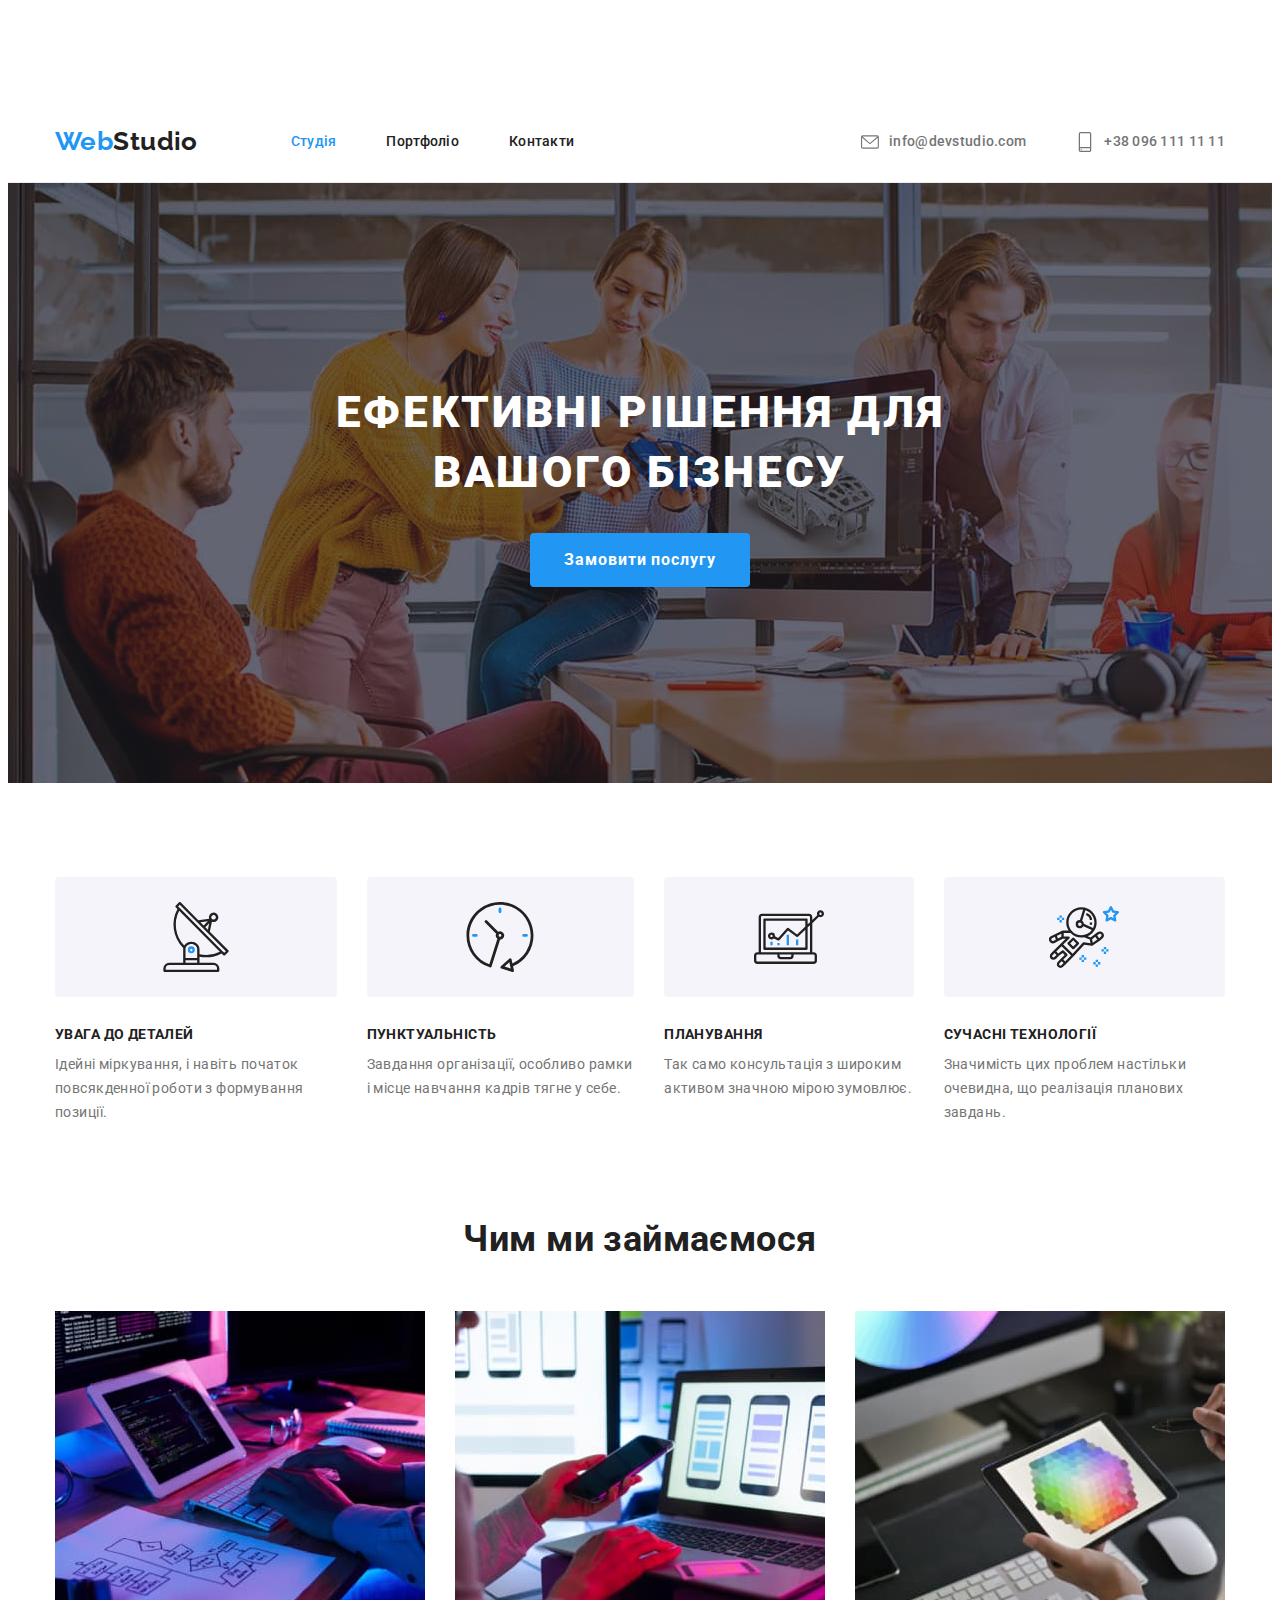
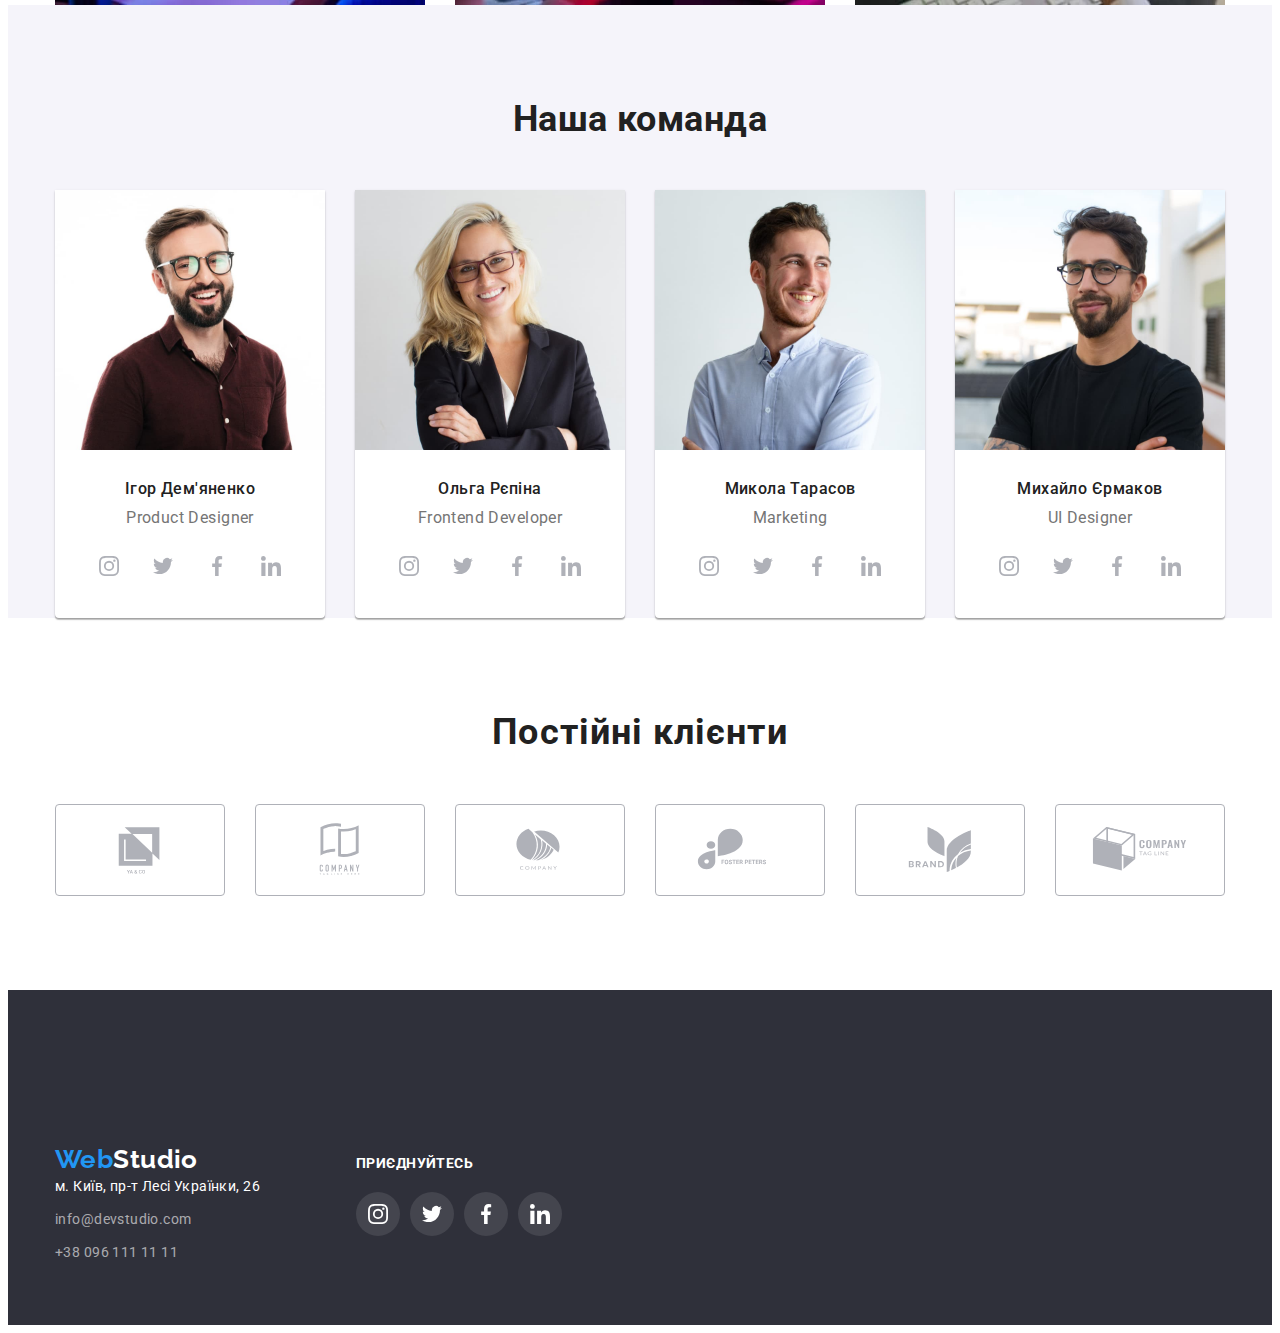
==== index.html @ cb7f79df "Create index.html" ====
<!DOCTYPE html>
<html lang="uk">
  <head>
    <meta charset="UTF-8" />
    <meta http-equiv="X-UA-Compatible" content="IE=edge" />
    <meta name="viewport" content="width=device-width, initial-scale=1.0" />
    <title>WebStudio</title>
    <link
      href="https://fonts.googleapis.com/css2?family=Raleway:wght@700&family=Roboto:wght@400;500;700;900&display=swap"
      rel="stylesheet"
    />
    <link
      rel="stylesheet"
      href="https://cdnjs.cloudflare.com/ajax/libs/modern-normalize/1.1.0/modern-normalize.min.css"
      integrity="sha512-wpPYUAdjBVSE4KJnH1VR1HeZfpl1ub8YT/NKx4PuQ5NmX2tKuGu6U/JRp5y+Y8XG2tV+wKQpNHVUX03MfMFn9Q=="
      crossorigin="anonymous"
      referrerpolicy="no-referrer"
    />
    <link rel="stylesheet" href="./css/styles.css" />
  </head>
  <body>
    <!--Header-->
    <header class="page-header">
      <div class="container header-nav">
        <nav class="main-nav">
          <a href="/" class="logotype">Web<span class="accent">Studio</span></a>
          <ul class="site-nav list">
            <li class="item">
              <a href="./index.html" class="link current">Студія</a>
            </li>
            <li class="item">
              <a href="./portfolio.html" class="link">Портфоліо</a>
            </li>
            <li class="item">
              <a href="" class="link">Контакти</a>
            </li>
          </ul>
        </nav>

        <!--Mail+tel-->
        <ul class="auth-nav list">
          <li class="item">
            <a href="mailto:info@devstudio.com" class="mail">
              <svg class="mail-svg" height="12" width="16">
                <use href="./images/icons.svg#envelope"></use></svg
              >info@devstudio.com
            </a>
          </li>
          <li class="item">
            <a href="tel:+380961111111" class="tel">
              <svg class="tel-svg" height="16" width="10">
                <use href="./images/icons.svg#smartphone"></use></svg
              >+38 096 111 11 11
            </a>
          </li>
        </ul>
      </div>
    </header>
    <main>
      <!--Hero-->
      <section class="hero">
        <h1 class="hero-title">ЕФЕКТИВНІ РІШЕННЯ ДЛЯ ВАШОГО БІЗНЕСУ</h1>
        <button type="button" class="button">Замовити послугу</button>
      </section>

      <!--Specifics-->
      <section class="specifics">
        <div class="container">
          <h2 hidden>Specifics</h2>
          <ul class="feature list">
            <li class="item icon-antenna">
              <h3 class="title">УВАГА ДО ДЕТАЛЕЙ</h3>
              <p class="post">
                Ідейні міркування, і навіть початок повсякденної роботи з
                формування позиції.
              </p>
            </li>
            <li class="item icon-clock">
              <h3 class="title">ПУНКТУАЛЬНІСТЬ</h3>
              <p class="post">
                Завдання організації, особливо рамки і місце навчання кадрів
                тягне у себе.
              </p>
            </li>
            <li class="item icon-diagram">
              <h3 class="title">ПЛАНУВАННЯ</h3>
              <p class="post">
                Так само консультація з широким активом значною мірою зумовлює.
              </p>
            </li>
            <li class="item icon-astronaut">
              <h3 class="title">СУЧАСНІ ТЕХНОЛОГІЇ</h3>
              <p class="post">
                Значимість цих проблем настільки очевидна, що реалізація
                планових завдань.
              </p>
            </li>
          </ul>
        </div>
      </section>

      <!--What do we do-->
      <section class="main-box">
        <div class="container">
          <h2 class="section-title">Чим ми займаємося</h2>
          <ul class="box-list list">
            <li>
              <img
                class="image"
                src="./images/box/img1.jpg"
                alt="img1"
                width="370"
                height="294"
              />
            </li>
            <li>
              <img
                class="image"
                src="./images/box/img2.jpg"
                alt="img2"
                width="370"
                height="294"
              />
            </li>
            <li>
              <img
                class="image"
                src="./images/box/img3.jpg"
                alt="img3"
                width="370"
                height="294"
              />
            </li>
          </ul>
        </div>
      </section>

      <!--Our team-->
      <section class="team">
        <div class="container">
          <h2 class="team-title">Наша команда</h2>
          <ul class="team-card list">
            <li class="item">
              <img
                class="image"
                src="./images/our_team/our_team_img1.jpg"
                alt="Product Designer"
                width="270"
                height="260"
              />
              <div class="teamcard-social">
                <h3 class="title">Ігор Дем'яненко</h3>
                <p class="post">Product Designer</p>
                <div class="team-social">
                  <a href="#" class="ellipse">
                    <svg class="ellipse-svg">
                      <use href="./images/icons.svg#instagram"></use>
                    </svg>
                  </a>
                  <a href="#" class="ellipse">
                    <svg class="ellipse-svg">
                      <use href="./images/icons.svg#twitter"></use>
                    </svg>
                  </a>
                  <a href="#" class="ellipse">
                    <svg class="ellipse-svg">
                      <use href="./images/icons.svg#facebook"></use>
                    </svg>
                  </a>
                  <a href="#" class="ellipse">
                    <svg class="ellipse-svg">
                      <use href="./images/icons.svg#linkedin"></use>
                    </svg>
                  </a>
                </div>
              </div>
            </li>
            <li class="item">
              <img
                class="image"
                src="./images/our_team/our_team_img2.jpg"
                alt="Frontend Developer"
                width="270"
                height="260"
              />
              <div class="teamcard-social">
                <h3 class="title">Ольга Рєпіна</h3>
                <p class="post">Frontend Developer</p>
                <div class="team-social">
                  <a href="#" class="ellipse">
                    <svg class="ellipse-svg">
                      <use href="./images/icons.svg#instagram"></use>
                    </svg>
                  </a>
                  <a href="#" class="ellipse">
                    <svg class="ellipse-svg">
                      <use href="./images/icons.svg#twitter"></use>
                    </svg>
                  </a>
                  <a href="#" class="ellipse">
                    <svg class="ellipse-svg">
                      <use href="./images/icons.svg#facebook"></use>
                    </svg>
                  </a>
                  <a href="#" class="ellipse">
                    <svg class="ellipse-svg">
                      <use href="./images/icons.svg#linkedin"></use>
                    </svg>
                  </a>
                </div>
              </div>
            </li>
            <li class="item">
              <img
                class="image"
                src="./images/our_team/our_team_img3.jpg"
                alt="Marketing"
                width="270"
                height="260"
              />
              <div class="teamcard-social">
                <h3 class="title">Микола Тарасов</h3>
                <p class="post">Marketing</p>
                <div class="team-social">
                  <a href="#" class="ellipse">
                    <svg class="ellipse-svg">
                      <use href="./images/icons.svg#instagram"></use>
                    </svg>
                  </a>
                  <a href="#" class="ellipse">
                    <svg class="ellipse-svg">
                      <use href="./images/icons.svg#twitter"></use>
                    </svg>
                  </a>
                  <a href="#" class="ellipse">
                    <svg class="ellipse-svg">
                      <use href="./images/icons.svg#facebook"></use>
                    </svg>
                  </a>
                  <a href="#" class="ellipse">
                    <svg class="ellipse-svg">
                      <use href="./images/icons.svg#linkedin"></use>
                    </svg>
                  </a>
                </div>
              </div>
            </li>
            <li class="item">
              <img
                class="image"
                src="./images/our_team/our_team_img4.jpg"
                alt="UI Designer"
                width="270"
                height="260"
              />
              <div class="teamcard-social">
                <h3 class="title">Михайло Єрмаков</h3>
                <p class="post">UI Designer</p>
                <div class="team-social">
                  <a href="#" class="ellipse">
                    <svg class="ellipse-svg">
                      <use href="./images/icons.svg#instagram"></use>
                    </svg>
                  </a>
                  <a href="#" class="ellipse">
                    <svg class="ellipse-svg">
                      <use href="./images/icons.svg#twitter"></use>
                    </svg>
                  </a>
                  <a href="#" class="ellipse">
                    <svg class="ellipse-svg">
                      <use href="./images/icons.svg#facebook"></use>
                    </svg>
                  </a>
                  <a href="#" class="ellipse">
                    <svg class="ellipse-svg">
                      <use href="./images/icons.svg#linkedin"></use>
                    </svg>
                  </a>
                </div>
              </div>
            </li>
          </ul>
        </div>
      </section>

      <!--Client-->
      <section class="client">
        <div class="container">
          <h2 class="client-title">Постійні клієнти</h2>
          <ul class="client-card list">
            <li class="item">
              <a href="#" class="logo">
                <svg class="logo-svg">
                  <use href="./images/icons.svg#Logo1"></use>
                </svg>
              </a>
            </li>
            <li class="item">
              <a href="#" class="logo">
                <svg class="logo-svg">
                  <use href="./images/icons.svg#Logo2"></use>
                </svg>
              </a>
            </li>
            <li class="item">
              <a href="#" class="logo">
                <svg class="logo-svg">
                  <use href="./images/icons.svg#Logo3"></use>
                </svg>
              </a>
            </li>
            <li class="item">
              <a href="#" class="logo">
                <svg class="logo-svg">
                  <use href="./images/icons.svg#Logo4"></use>
                </svg>
              </a>
            </li>
            <li class="item">
              <a href="#" class="logo">
                <svg class="logo-svg">
                  <use href="./images/icons.svg#Logo5"></use>
                </svg>
              </a>
            </li>
            <li class="item">
              <a href="#" class="logo">
                <svg class="logo-svg">
                  <use href="./images/icons.svg#Logo6"></use>
                </svg>
              </a>
            </li>
          </ul>
        </div>
      </section>
    </main>

    <!--Footer-->
    <!--Contact Section-->
    <footer class="footer">
      <div class="container">
        <div class="container-footer">
          <div class="footer-adres">
            <a href="/" class="logotype"
              >Web<span class="studio">Studio</span></a
            >
            <address class="adress-nav">
              <ul class="contact list">
                <li class="item">
                  <a
                    href="https://goo.gl/maps/7zNhKzBeEA4Yudbg6"
                    target="_blank"
                    rel="noopener noreferrer nofollow"
                    class="adres"
                    >м. Київ, пр-т Лесі Українки, 26
                  </a>
                </li>
                <li class="item">
                  <a href="mailto:info@devstudio.com" class="link"
                    >info@devstudio.com</a
                  >
                </li>
                <li class="item">
                  <a href="tel:+380961111111" class="link">+38 096 111 11 11</a>
                </li>
              </ul>
            </address>
          </div>

          <!--Social link-->
          <div class="footer-social">
            <p class="social-title">приєднуйтесь</p>
            <ul class="social list">
              <li class="item">
                <a href="#" class="ellips">
                  <svg class="ellips-svg">
                    <use href="./images/icons.svg#instagram"></use>
                  </svg>
                </a>
              </li>
              <li class="item">
                <a href="#" class="ellips">
                  <svg class="ellips-svg">
                    <use href="./images/icons.svg#twitter"></use>
                  </svg>
                </a>
              </li>
              <li class="item">
                <a href="#" class="ellips">
                  <svg class="ellips-svg">
                    <use href="./images/icons.svg#facebook"></use>
                  </svg>
                </a>
              </li>
              <li class="item">
                <a href="#" class="ellips">
                  <svg class="ellips-svg">
                    <use href="./images/icons.svg#linkedin"></use>
                  </svg>
                </a>
              </li>
            </ul>
          </div>
        </div>
      </div>
    </footer>
  </body>
</html>
---- css/styles.css ----
/*Колір основного тексту #212121*/
/*Вторинний колір тексту #757575*/
/*Акцент #2196F3*/
/*HEDER and FOOTER #2F303A*/
/*Tel, mailto rgba(255, 255, 255, 0.6);*/
/*Основне тло background: ##FFFFFF*/
/*Додатковий колір кнопок #F5F4FA*/
/*Утиліта для скидання точок ненумерованого списку*/

:root {
    --text-color: #ffffff;
    --primary-text-color: #212121;
    --secondary-text-color: #757575;
    --accent-color: #2196f3;
    --primary-button-color: #f5f4fa;
    --background-color: #f5f4fa;
    --primary-background-color: #ffffff;
    --secondary-background-color: #2f303a;
    --border-color: #eeeeee;
}

html {
    box-sizing: border-box;
}

*,
*::before,
*::after {
    box-sizing: inherit;
}

h1,
h2,
h3,
h4,
h5,
h6,
ul,
p {
    margin: 0;
}

ul {
    padding-left: 0;
}

body {
    color: var(--primary-text-color);
    background-color: var(--primary-background-color);
    font-family: Roboto, sans-serif;
    font-size: 14px;
    letter-spacing: 0.03em;
}

.list {
    list-style: none;
    margin-top: 0;
    margin-bottom: auto;
}

/*Відмінюємо підкреслення для тегів*/
a,
adress {
    text-decoration: none;
}

/*Стиль logotype*/
.logotype {
    color: var(--accent-color);
    font-family: Raleway, sans-serif;
    font-weight: 700;
    font-size: 26px;
    line-height: 1.2;
    /*margin-left: 215px;*/
}

.accent {
    color: var(--primary-text-color);
    font-family: Raleway, sans-serif;
    font-weight: 700;
    font-size: 26px;
    line-height: 1.2;
}

.studio {
    color: var(--text-color);
    font-family: Raleway, sans-serif;
    font-weight: 700;
    font-size: 26px;
    line-height: 1.2;
}

/*Header*/
.page-header {
    border-bottom: 1px solid #ececec;
}

.header-nav {
    display: flex;
    align-items: center;
}

.main-nav {
    display: flex;
    align-items: center;
    justify-content: center;
}

/* Site nav*/
.site-nav {
    display: flex;
    margin-left: 93px;
}

.site-nav .item {
    margin-right: 50px;
}

.site-nav .item:last-child {
    margin-right: 0px;
}

.site-nav .link {
    display: block;
    padding-top: 32px;
    padding-bottom: 32px;
    color: var(--primary-text-color);
    font-weight: 500;
    line-height: 1.14;
    letter-spacing: 0.02em;
    /*  Задаём значения перехода  */
    transition-property: color;
    transition-duration: 250ms;
    transition-timing-function: cubic-bezier(0.4, 0, 0.2, 1); 
    }

/* При ховере меняем значения анимируемых свойств */
.site-nav .link:hover,
.site-nav .link:focus {
    color: var(--accent-color);
}
.site-nav .link.current {
    color: var(--accent-color);
}
 
/*Mail+tel*/
/*Auth-nav*/

.auth-nav {
    display: flex;
    padding-top: 32px;
    padding-bottom: 32px;
    margin-left: auto;
    align-items: center;
}

.auth-nav .item+.item {
    margin-left: 50px;
}

.auth-nav .mail {
    display: flex;
    height: 16px;
    color: var(--secondary-text-color);
    font-weight: 500;
    line-height: 1.14;
    letter-spacing: 0.02em;
    align-items: center;
    /*  Задаём значения перехода  */
    transition-property: color;
    transition-duration: 250ms;
    transition-timing-function: cubic-bezier(0.4, 0, 0.2, 1);
    }

.auth-nav .tel {
    display: flex;
    height: 16px;
    color: var(--secondary-text-color);
    font-weight: 500;
    line-height: 1.14;
    letter-spacing: 0.02em;
    align-items: center;
    /*  Задаём значения перехода  */
    transition-property: color;
    transition-duration: 250ms;
    transition-timing-function: cubic-bezier(0.4, 0, 0.2, 1);
    }
.mail-svg {
    fill: var(--secondary-text-color);
    margin-right: 10px;
    width: 18px;
    height: 20px;
    padding: 0;
    /*  Задаём значения перехода  */
    transition-property: fill;
    transition-duration: 250ms;
    transition-timing-function: cubic-bezier(0.4, 0, 0.2, 1);
}

.tel-svg {
    margin-right: 10px;
    width: 18px;
    height: 20px;
    padding: 0;
    fill: var(--secondary-text-color);
    /*  Задаём значения перехода  */
    transition-property: color;
    transition-duration: 250ms;
    transition-timing-function: cubic-bezier(0.4, 0, 0.2, 1);
}
.mail:hover,
.mail:focus {
    color: var(--accent-color);
}
.mail:hover svg,
.mail:focus svg {
    fill: var(--accent-color);
}
.tel:hover,
.tel:focus {
    color: var(--accent-color);
}
.tel:hover svg,
.tel:focus svg {
    fill: var(--accent-color);
}


/*Hero*/
.hero {
    height: 600px;
    max-width: 1600px;
    margin-left: auto;
    margin-right: auto;
    padding-top: 200px;
    padding-bottom: 200px;
    text-align: center;
    background-image: linear-gradient(to right, rgba(47, 48, 58, 0.4), rgba(47, 48, 58, 0.4)),
        url(../images/hero/hero.png);
    background-color: #c4c4c4;
}

.hero-title {
    margin-top: 0;
    margin-bottom: 30px;
    margin-left: auto;
    margin-right: auto;
    width: 696px;

    color: var(--text-color);
    font-weight: 900;
    font-size: 44px;
    line-height: 1.36;
    text-transform: uppercase;
    letter-spacing: 0.06em;
}

/*Specifics*/
.feature {
    display: flex;
    justify-content: center;
}
.feature .item {
    margin-right: 30px;
}
.feature .item::before {
    display: flex;
    content: '';
    height: 120px;
    border-radius: 4px;
    background-repeat: no-repeat;
    background-position: center;
    background-color: var(--primary-button-color);
    margin-bottom: 30px;
}
.item.icon-antenna::before {
    background-image: url(../images/feature/antenna.svg);
}
.item.icon-clock::before {
    background-image: url(../images/feature/clock.svg);
}
.item.icon-diagram::before {
    background-image: url(../images/feature/diagram.svg);
}
.item.icon-astronaut::before {
    background-image: url(../images/feature/astronaut.svg);
}
.feature .item:last-child {
    margin-right: 0px;
}
.feature .title {
    margin-top: 0;
    margin-bottom: 10px;

    color: var(--primary-text-color);
    font-weight: 700;
    line-height: 1.14;
    font-size: 14px;
    text-transform: uppercase;
}

.feature .post {
    margin-top: 0;
    margin-bottom: 0;

    color: var(--secondary-text-color);
    font-weight: 400;
    line-height: 1.71;
}

/*What do we do*/
.main-box {
    /* margin-bottom: 94px; */
    padding-top: 0;
}

.box-list {
    display: flex;
    justify-content: space-between;
}

.section-title {
    margin-bottom: 50px;
    color: var(--primary-text-color);
    font-weight: 700;
    font-size: 36px;
    line-height: 1.16;
    text-align: center;
}

.image {
    display: block;
    max-width: 100%;
    height: auto;
}

/*Our team*/
.team {
    background-color: var(--background-color);
}
.team-card {
    display: flex;
    justify-content: space-between;
}
.team-card .item {
    background-color: var(--primary-background-color);
    box-shadow: 0px 1px 3px rgba(0, 0, 0, 0.12), 0px 1px 1px rgba(0, 0, 0, 0.14),
        0px 2px 1px rgba(0, 0, 0, 0.2);
    border-radius: 0px 0px 4px 4px;
}
.team-title {
    margin-top: 0;
    margin-bottom: 50px;
    color: var(--primary-text-color);
    font-weight: 700;
    font-size: 36px;
    line-height: 1.16;
    text-align: center;
}
.team-card .title {
    color: var(--primary-text-color);
    font-weight: 500;
    font-size: 16px;
    line-height: 1.18;
    text-align: center;
}
.team-card .post {
    margin-top: 10px;
    margin-bottom: 16px;

    color: var(--secondary-text-color);
    font-weight: 400;
    font-size: 16px;
    line-height: 1.18;
    text-align: center;
}
.teamcard-social {
    padding-top: 30px;
    padding-bottom: 30px;
}
.team-social {
    display: flex;
    justify-content: center;
    gap: 10px;
}
.ellipse {
    display: flex;
    align-items: center;
    justify-content: center;
    height: 44px;
    width: 44px;
    background-color: var(--primary-background-color);
    border-radius: 50%;
    /*  Задаём значения перехода  */
    transition-property: background-color; 
    transition-duration: 250ms;
    transition-timing-function: cubic-bezier(0.4, 0, 0.2, 1);
}
.ellipse-svg {
    height: 20px;
    width: 20px;
    fill: #afb1b8;
    /*  Задаём значения перехода  */
    transition-property: fill;
    transition-duration: 250ms;
    transition-timing-function: cubic-bezier(0.4, 0, 0.2, 1);
}
.ellipse:hover,
.ellipse:focus {
    background-color: var(--accent-color);
}
.ellipse:hover svg,
.ellipse:focus svg {
    fill: var(--primary-background-color);
}

/*Buttons*/
.button {
    color: var(--primary-background-color);
    background-color: var(--accent-color);
    border-color: transparent;
    font-family: 'Roboto';
    font-weight: 700;
    font-size: 16px;
    line-height: 1.875;
    text-align: center;
    letter-spacing: 0.06em;
    border-radius: 4px;
    padding: 10px 32px;
    min-width: 216px;
}

.button.primary {
    color: var(--primary-background-color);
    background-color: var(--accent-color);
    border-color: transparent;
    font-family: 'Roboto';
    font-weight: 500;
    font-size: 16px;
    line-height: 1.625;
    text-align: center;
    min-width: 73px;
    padding: 6px 22px;
    /*  Задаём значения перехода  */
    transition-property: color, background-color, box-shadow; 
    transition-duration: 250ms;
    transition-timing-function: cubic-bezier(0.4, 0, 0.2, 1);
}

.button.secondary {
    color: var(--primary-text-color);
    background-color: var(--primary-button-color);
    border-color: transparent;
    font-family: 'Roboto';
    font-weight: 500;
    font-size: 16px;
    line-height: 1.625;
    text-align: center;
    min-width: 103px;
    padding: 6px 22px;
    /*  Задаём значения перехода  */
    transition-property: color, background-color, box-shadow;
    transition-duration: 250ms;
    transition-timing-function: cubic-bezier(0.4, 0, 0.2, 1);
}

.button:active {
    background-color: #188ce8;
    box-shadow: 0px 3px 1px rgba(0, 0, 0, 0.1), 0px 1px 2px rgba(0, 0, 0, 0.08),
        0px 2px 2px rgba(0, 0, 0, 0.12);
}

.button.primary:hover,
.button.primary:focus {
    color: var(--primary-text-color);
    background-color: var(--primary-button-color);
    box-shadow: 0px 3px 1px rgba(0, 0, 0, 0.1), 0px 1px 2px rgba(0, 0, 0, 0.08),
        0px 2px 2px rgba(0, 0, 0, 0.12);
}

.button.secondary:hover,
.button.secondary:focus {
    color: var(--primary-background-color);
    background-color: var(--accent-color);
    box-shadow: 0px 3px 1px rgba(0, 0, 0, 0.1), 0px 1px 2px rgba(0, 0, 0, 0.08),
        0px 2px 2px rgba(0, 0, 0, 0.12);
}

.filter {
    display: flex;
    justify-content: center;
}

.filter .item {
    margin-right: 8px;
}

.filter .item:last-child {
    margin-right: 0px;
}

/*Portfolio*/
.portfolio {
    padding-top: 94px;
    padding-bottom: 94px;
}

.project {
    display: flex;
    flex-wrap: wrap;
    gap: 30px;
    margin-top: 50px;
}

.group {
    flex-basis: calc((100% - 60px) / 3);
}

.project .link {
    display: block;
    background: #ffffff;
    /*  Задаём значения перехода  */
    transition-property: box-shadow;
    transition-duration: 250ms;
    transition-timing-function: cubic-bezier(0.4, 0, 0.2, 1);
}

.project .link:hover,
.project .link:focus {
    box-shadow: 0px 1px 1px rgba(0, 0, 0, 0.12), 0px 4px 4px rgba(0, 0, 0, 0.06),
        1px 4px 6px rgba(0, 0, 0, 0.16);
}

.project .item {
    padding: 20px 24px;
    border-left: 1px solid var(--border-color);
    border-right: 1px solid var(--border-color);
    border-bottom: 1px solid var(--border-color);
}

.project .title {
    margin-bottom: 4px;

    color: var(--primary-text-color);
    font-weight: 700;
    font-size: 18px;
    line-height: 2;
    letter-spacing: 0.06em;
}

.project .post {
    margin-top: 0;
    margin-bottom: 0;

    color: var(--secondary-text-color);
    font-weight: 400;
    font-size: 16px;
    line-height: 1.88;
}

/*Client*/
.client {
    padding-bottom: 94px;
}
.client-title {
    margin-top: 0;
    margin-bottom: 50px;
    font-weight: 700;
    font-size: 36px;
    line-height: 1.16;
    text-align: center;
    letter-spacing: 0.03em;
    color: #212121;
}
.client-card {
    display: flex;
    justify-content: space-between;
}
.client-card .logo {
    display: flex;
    width: 170px;
    height: 92px;
    border: 1px solid #afb1b8;
    border-radius: 4px;
    align-items: center;
    justify-content: center;
    /*  Задаём значения перехода  */
        transition-property: border;
        transition-duration: 250ms;
        transition-timing-function: cubic-bezier(0.4, 0, 0.2, 1);
    
}
.client-card .logo:hover,
.client-card .logo:focus {
    border-color: #2196f3;
}
.client-card .logo-svg {
    width: 106px;
    height: 60px;
    fill: #afb1b8;
/*  Задаём значения перехода  */
    transition-property: fill;
    transition-duration: 250ms;
    transition-timing-function: cubic-bezier(0.4, 0, 0.2, 1);
    
}
.client-card .logo:hover svg,
.client-card .logo:focus svg {
    fill: #2196f3;
}

/*Footer*/
.footer {
    padding-top: 60px;
    padding-bottom: 60px;
    background-color: var(--secondary-background-color);
}
contact {
    margin-top: 20px;
}
.contact .item {
    margin-bottom: 9px;
}
.contact .item:last-child {
    margin-bottom: 0px;
}
.contact .adres {
    color: var(--text-color);
    font-style: normal;
    font-weight: 400;
    line-height: 1.71;
}
.contact .link {
    color: rgba(255, 255, 255, 0.6);
    font-style: normal;
    font-weight: 400;
    line-height: 1.71;
}

/*Social link*/
.social-title {
    color: var(--primary-background-color);
    margin-bottom: 20px;
    text-transform: uppercase;
    font-weight: 700;
    line-height: 1.14;
    letter-spacing: 0.03em;
}
.social {
    display: flex;
    height: 44px;
    width: 206px;
    justify-content: space-between;
}
.ellips {
    display: flex;
    align-items: center;
    justify-content: center;
    height: 44px;
    width: 44px;
    background-color: rgba(255, 255, 255, 0.1);
    border-radius: 50%;
/*  Задаём значения перехода  */
    transition-property: background-color;
    transition-duration: 250ms;
    transition-timing-function: cubic-bezier(0.4, 0, 0.2, 1);
}
.ellips-svg {
    height: 20px;
    width: 20px;
    fill: var(--primary-background-color);
/*  Задаём значения перехода  */
    transition-property: fill;
    transition-duration: 250ms;
    transition-timing-function: cubic-bezier(0.4, 0, 0.2, 1);
}
.ellips:hover,
.ellips:focus {
    background-color: var(--accent-color);
}
.ellips:hover svg,
.ellips:focus svg {
    fill: var(--primary-background-color);
}

/*Розмітка сторінки*/
.container {
    padding-top: 94px;
    margin-left: auto;
    margin-right: auto;
    padding-left: 15px;
    padding-right: 15px;
    width: 1200px;
}

.container-footer {
    display: flex;
    align-items: baseline;
    width: 507px;
    justify-content: space-between;
}

.container-footer:last-child {
    margin-right: 0px;
}
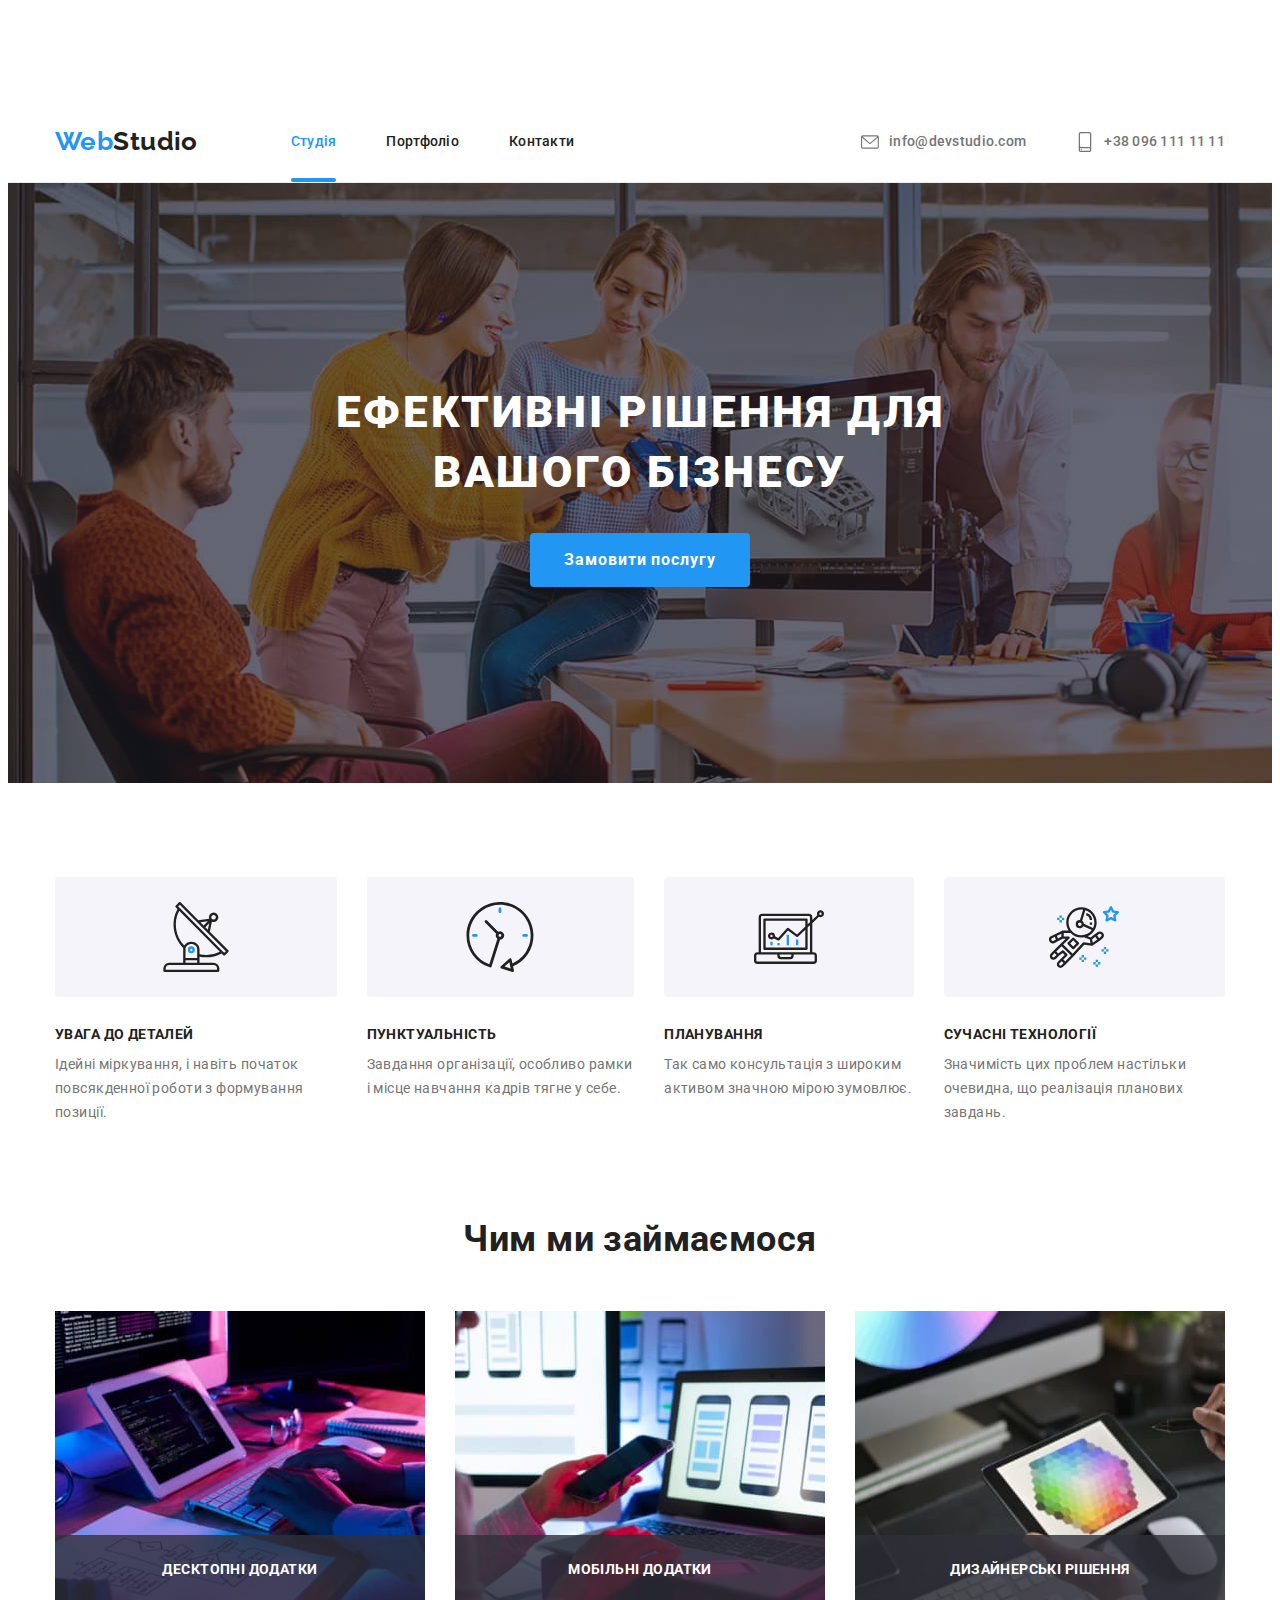
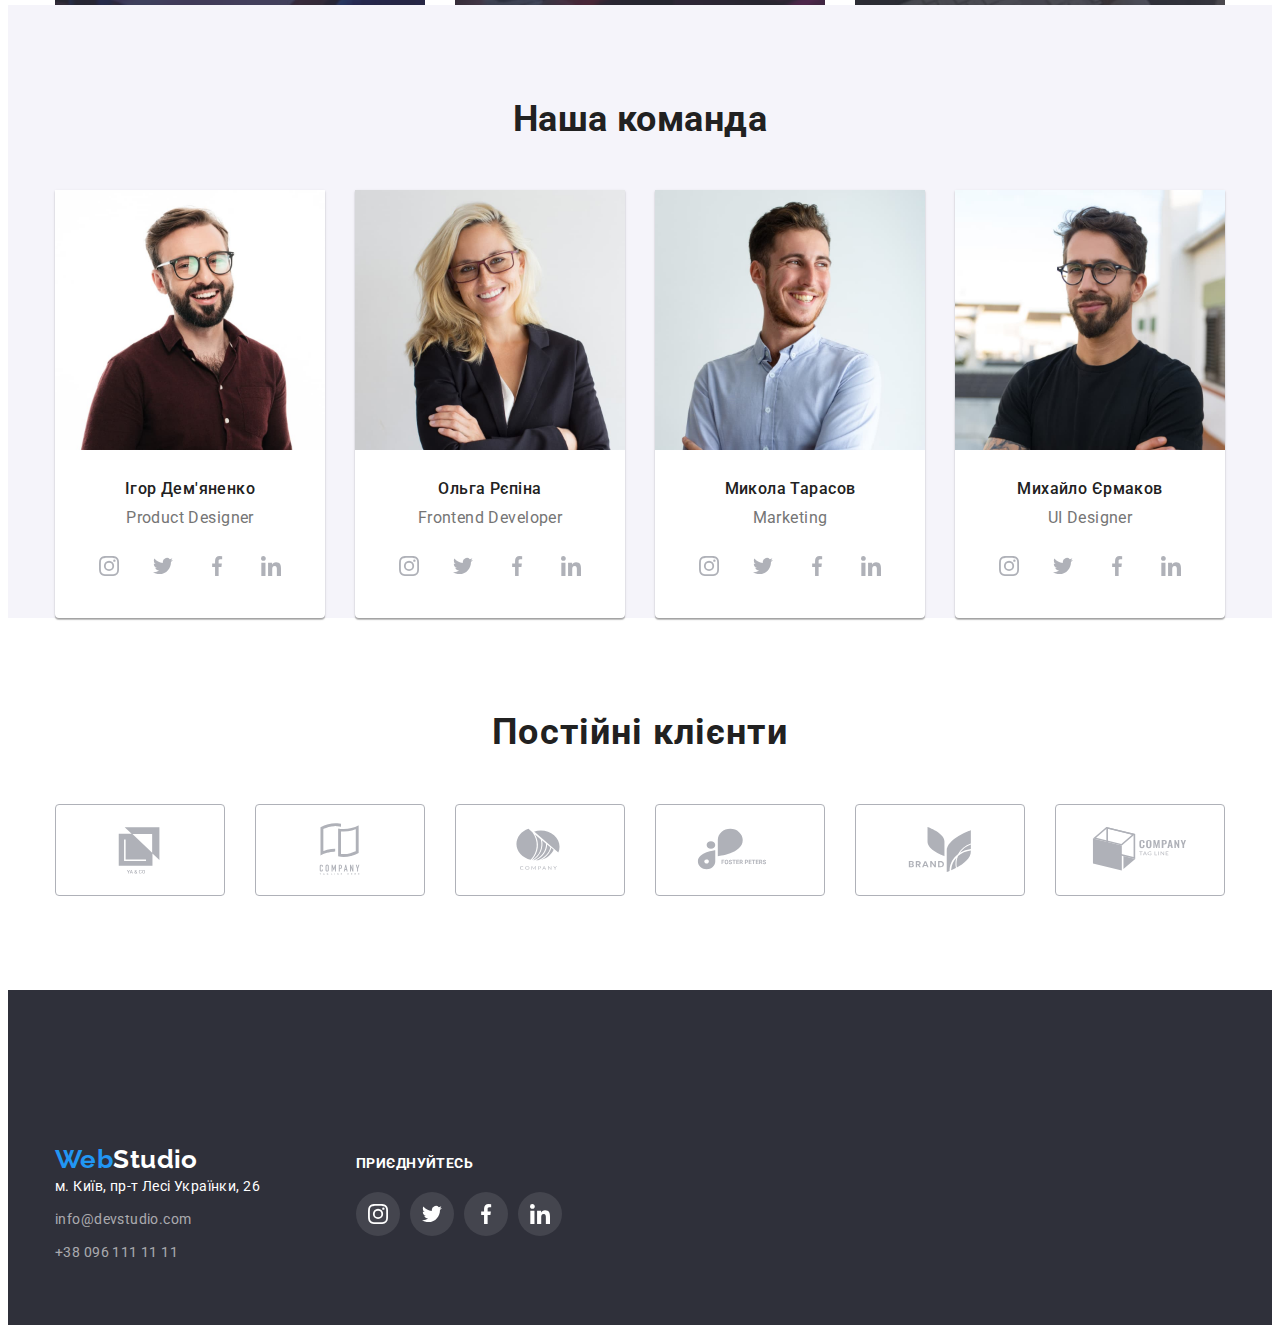
==== commit 55f2ad99: "Update index.html" ====
--- a/index.html
+++ b/index.html
@@ -103,26 +103,37 @@
       <section class="main-box">
         <div class="container">
           <h2 class="section-title">Чим ми займаємося</h2>
-          <ul class="box-list list">
-            <li>
-              <img
-                class="image"
-                src="./images/box/img1.jpg"
-                alt="img1"
-                width="370"
-                height="294"
-              />
-            </li>
-            <li>
-              <img
-                class="image"
-                src="./images/box/img2.jpg"
-                alt="img2"
-                width="370"
-                height="294"
-              />
-            </li>
-            <li>
+          <ul class="box list">
+            <li class="box-list">
+              <div class="box-thumb">
+                <img
+                  class="image"
+                  src="./images/box/img1.jpg"
+                  alt="img1"
+                  width="370"
+                  height="294"
+                />
+              </div>
+              <div class="label">
+                <p class="text-label">Десктопні додатки</p>
+              </div>
+            </li>
+            <li class="box-list">
+              <div class="box-thumb">
+                <img
+                  class="image"
+                  src="./images/box/img2.jpg"
+                  alt="img2"
+                  width="370"
+                  height="294"
+                />
+              </div>
+              <div class="label">
+                <p class="text-label">Мобільні додатки</p>
+              </div>
+            </li>
+            <li class="box-list">
+              <div class="box-thumb"></div>
               <img
                 class="image"
                 src="./images/box/img3.jpg"
@@ -130,6 +141,9 @@
                 width="370"
                 height="294"
               />
+              <div class="label">
+                <p class="text-label">Дизайнерські рішення</p>
+              </div>
             </li>
           </ul>
         </div>
--- a/css/styles.css
+++ b/css/styles.css
@@ -111,17 +111,11 @@
     display: flex;
     margin-left: 93px;
 }
-
 .site-nav .item {
     margin-right: 50px;
 }
-
-.site-nav .item:last-child {
-    margin-right: 0px;
-}
-
 .site-nav .link {
-    display: block;
+    display: block;    
     padding-top: 32px;
     padding-bottom: 32px;
     color: var(--primary-text-color);
@@ -131,15 +125,29 @@
     /*  Задаём значения перехода  */
     transition-property: color;
     transition-duration: 250ms;
-    transition-timing-function: cubic-bezier(0.4, 0, 0.2, 1); 
+    transition-timing-function: cubic-bezier(0.4, 0, 0.2, 1);
     }
+.site-nav .link.current {
+    position: relative;
+    color: var(--accent-color);
+}
+.item .current::after {
+    display: block;
+    position: absolute;
+    bottom: 0;
+    content: "";
+    width: 100%;
+    height: 4px;
+    background-color: var(--accent-color);
+    border-radius: 2px;
+    } 
+.site-nav .item:last-child {
+    margin-right: 0px;
+}
 
 /* При ховере меняем значения анимируемых свойств */
 .site-nav .link:hover,
 .site-nav .link:focus {
-    color: var(--accent-color);
-}
-.site-nav .link.current {
     color: var(--accent-color);
 }
  
@@ -313,12 +321,10 @@
     /* margin-bottom: 94px; */
     padding-top: 0;
 }
-
-.box-list {
+.box {
     display: flex;
     justify-content: space-between;
 }
-
 .section-title {
     margin-bottom: 50px;
     color: var(--primary-text-color);
@@ -327,11 +333,35 @@
     line-height: 1.16;
     text-align: center;
 }
-
 .image {
     display: block;
     max-width: 100%;
     height: auto;
+}
+.box-list {
+    position: relative;
+}
+.box-thumb {
+    position: relative;
+    /*outline: 1px solid orange;*/
+}
+.label {
+    position: absolute;
+    padding: 27px 0;
+    width: 100%;
+    height: 70px;
+    bottom: 0%;
+    /*outline: 1px solid red;*/
+    background: rgba(47, 48, 58, 0.8);        
+}
+.text-label {
+    display:block;      
+    font-weight: 700;
+    font-size: 14px;
+    line-height: 1.14;    
+    text-align: center;
+    text-transform: uppercase;    
+    color: var(--text-color);
 }
 
 /*Our team*/
@@ -501,43 +531,72 @@
 
 /*Portfolio*/
 .portfolio {
-    padding-top: 94px;
     padding-bottom: 94px;
 }
-
 .project {
     display: flex;
     flex-wrap: wrap;
     gap: 30px;
     margin-top: 50px;
 }
-
 .group {
     flex-basis: calc((100% - 60px) / 3);
-}
-
+    position: relative;
+}
 .project .link {
+    display: block;    
+    /*  Задаём значения перехода  */
+    transition-property: box-shadow;
+    transition-duration: 250ms;
+    transition-timing-function: cubic-bezier(0.4, 0, 0.2, 1);
+}
+.thumb {
     display: block;
-    background: #ffffff;
-    /*  Задаём значения перехода  */
-    transition-property: box-shadow;
-    transition-duration: 250ms;
-    transition-timing-function: cubic-bezier(0.4, 0, 0.2, 1);
-}
+    position: relative; 
+    overflow: hidden;   
+}
+.overlay {
+    position: absolute;
+    top: 0;
+    left: 0;
+    /*height: 100%;*/
+    padding: 0 24px;
+    display: flex;
+    align-items: center;
+
+    background-color: rgb(33, 150, 243, 0.9);
+    transform: translateY(100%);
+    transition-duration: 250ms;
+        transition-timing-function: cubic-bezier(0.4, 0, 0.2, 1);
+}
+.thumb::before {
+    position: absolute;
+    content: "";
+    width: 100%;
+    height: 100%;
+    background-color: rgb(33, 150, 243,0.9);
+    opacity: 0;
+    /*transform: translateY(100%);*/         
+    }
+    /*Hover to ::before*/
+.thumb:hover::before {
+    opacity: 1;
+    transform: translateY(0);
+    transition-duration: 250ms;
+    transition-timing-function: cubic-bezier(0.4, 0, 0.2, 1);
+}    
 
 .project .link:hover,
 .project .link:focus {
     box-shadow: 0px 1px 1px rgba(0, 0, 0, 0.12), 0px 4px 4px rgba(0, 0, 0, 0.06),
         1px 4px 6px rgba(0, 0, 0, 0.16);
 }
-
 .project .item {
     padding: 20px 24px;
     border-left: 1px solid var(--border-color);
     border-right: 1px solid var(--border-color);
     border-bottom: 1px solid var(--border-color);
 }
-
 .project .title {
     margin-bottom: 4px;
 
@@ -547,7 +606,6 @@
     line-height: 2;
     letter-spacing: 0.06em;
 }
-
 .project .post {
     margin-top: 0;
     margin-bottom: 0;
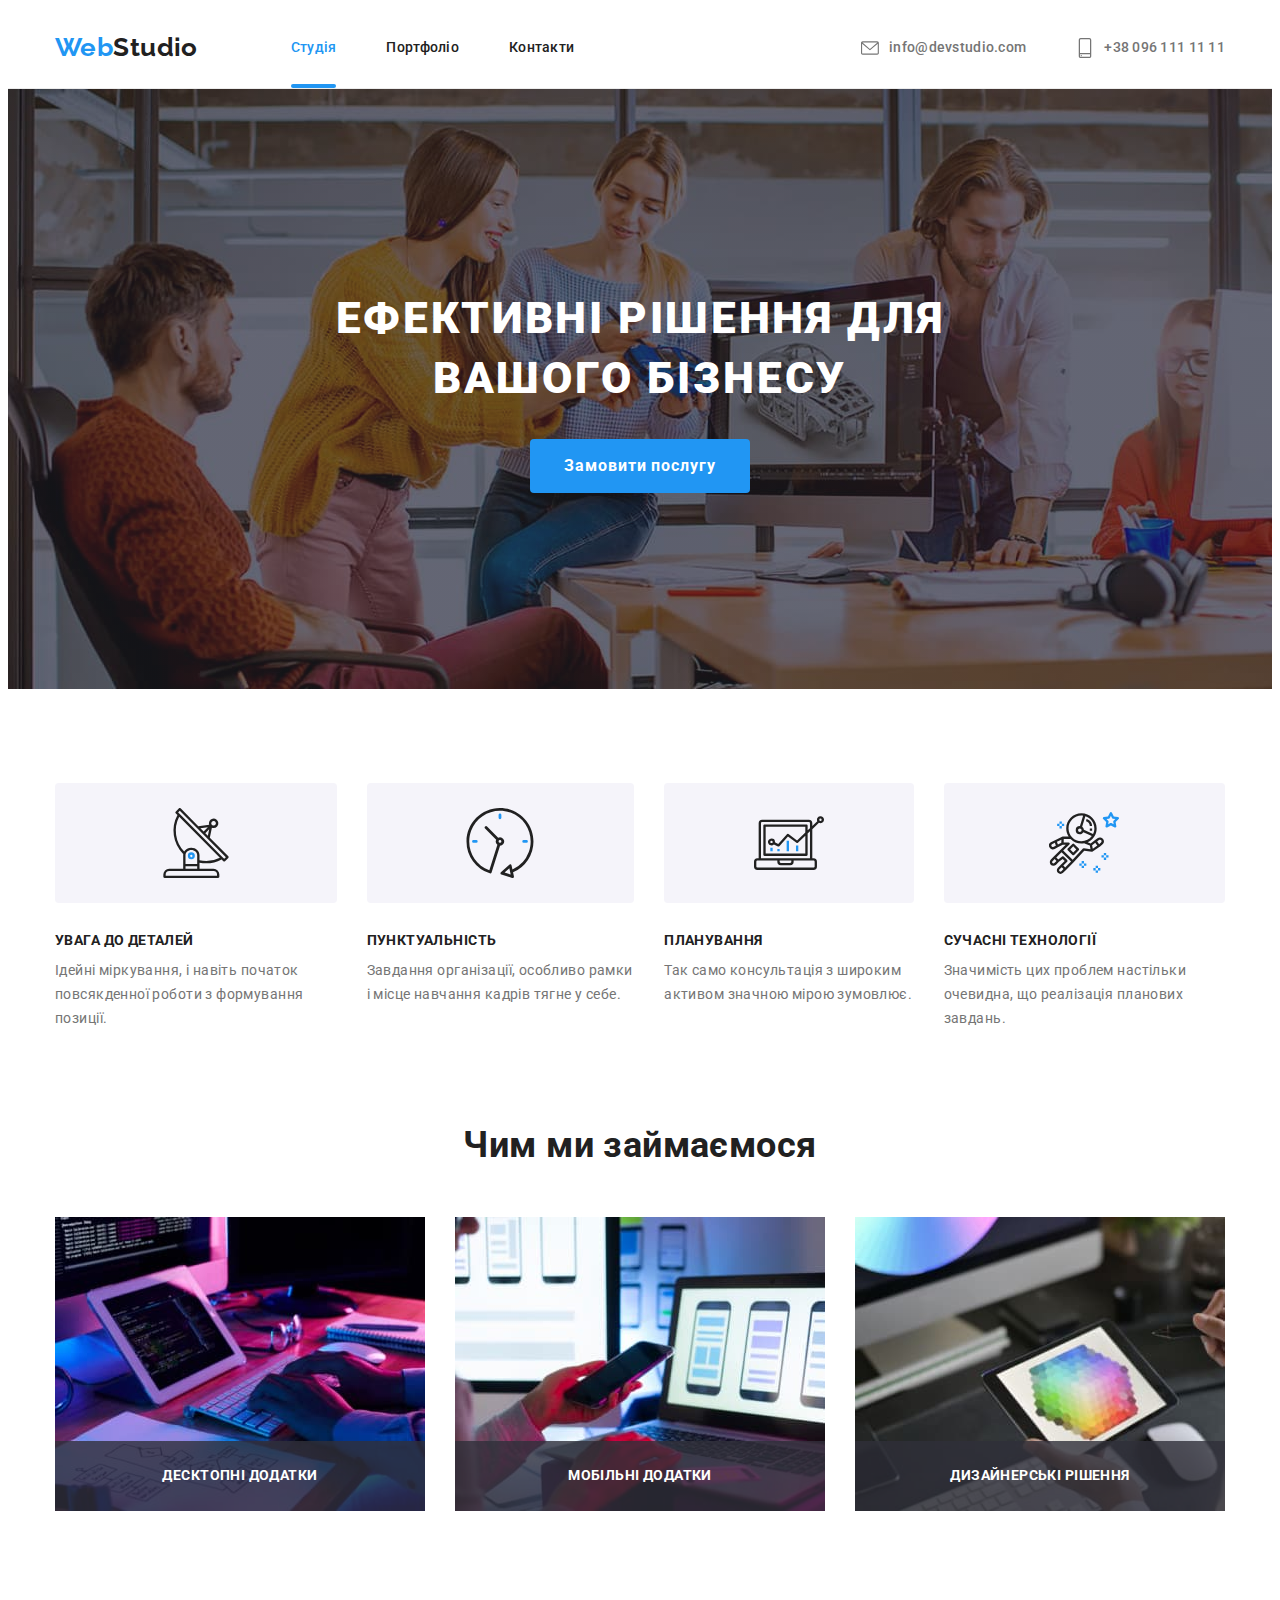
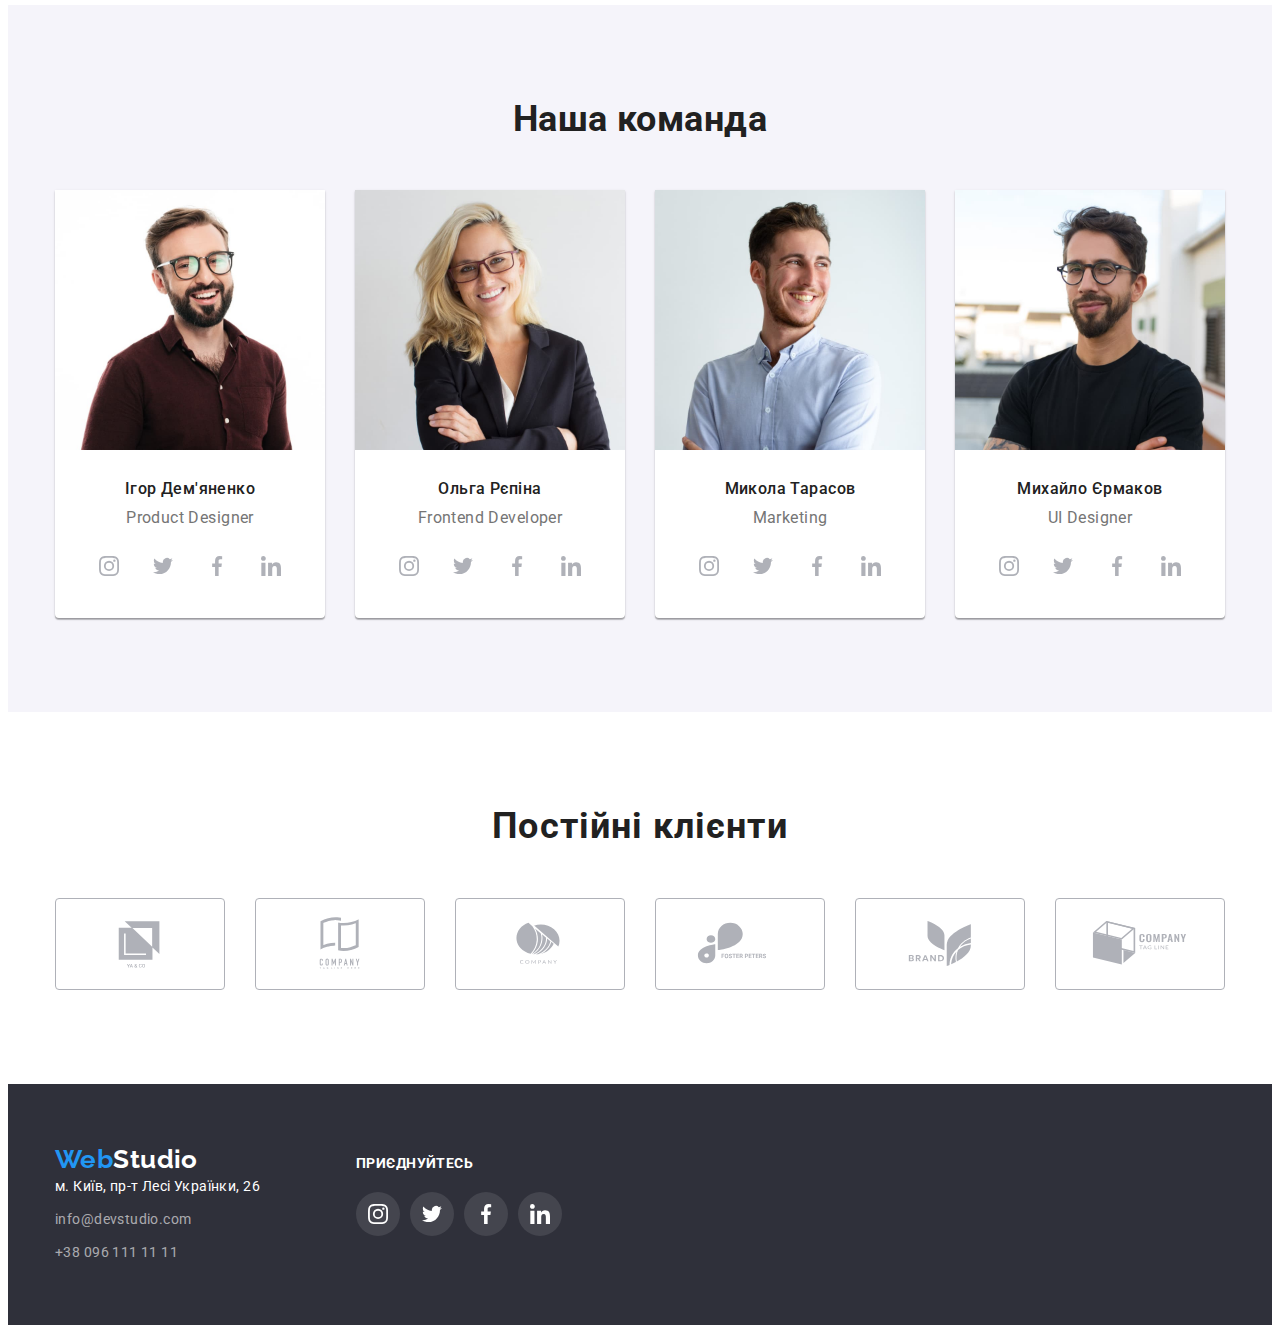
==== commit 3a0b6aa3: "Update index.html" ====
--- a/index.html
+++ b/index.html
@@ -59,12 +59,14 @@
     <main>
       <!--Hero-->
       <section class="hero">
-        <h1 class="hero-title">ЕФЕКТИВНІ РІШЕННЯ ДЛЯ ВАШОГО БІЗНЕСУ</h1>
-        <button type="button" class="button">Замовити послугу</button>
+        <div class="container">
+          <h1 class="hero-title">ЕФЕКТИВНІ РІШЕННЯ ДЛЯ ВАШОГО БІЗНЕСУ</h1>
+          <button type="button" class="button">Замовити послугу</button>
+        </div>
       </section>
 
       <!--Specifics-->
-      <section class="specifics">
+      <section class="section">
         <div class="container">
           <h2 hidden>Specifics</h2>
           <ul class="feature list">
@@ -100,7 +102,7 @@
       </section>
 
       <!--What do we do-->
-      <section class="main-box">
+      <section class="section main-box">
         <div class="container">
           <h2 class="section-title">Чим ми займаємося</h2>
           <ul class="box list">
@@ -150,7 +152,7 @@
       </section>
 
       <!--Our team-->
-      <section class="team">
+      <section class="section team">
         <div class="container">
           <h2 class="team-title">Наша команда</h2>
           <ul class="team-card list">
@@ -299,7 +301,7 @@
       </section>
 
       <!--Client-->
-      <section class="client">
+      <section class="section client">
         <div class="container">
           <h2 class="client-title">Постійні клієнти</h2>
           <ul class="client-card list">
--- a/css/styles.css
+++ b/css/styles.css
@@ -62,6 +62,30 @@
 a,
 adress {
     text-decoration: none;
+}
+/*Розмітка сторінки*/
+.container {
+    margin-left: auto;
+    margin-right: auto;
+    padding-left: 15px;
+    padding-right: 15px;
+    width: 1200px;
+}
+
+.section {
+    padding-top: 94px;
+    padding-bottom: 94px;
+}
+
+.container-footer {
+    display: flex;
+    align-items: baseline;
+    width: 507px;
+    justify-content: space-between;
+}
+
+.container-footer:last-child {
+    margin-right: 0px;
 }
 
 /*Стиль logotype*/
@@ -318,7 +342,6 @@
 
 /*What do we do*/
 .main-box {
-    /* margin-bottom: 94px; */
     padding-top: 0;
 }
 .box {
@@ -355,7 +378,7 @@
     background: rgba(47, 48, 58, 0.8);        
 }
 .text-label {
-    display:block;      
+    display: block;      
     font-weight: 700;
     font-size: 14px;
     line-height: 1.14;    
@@ -363,6 +386,7 @@
     text-transform: uppercase;    
     color: var(--text-color);
 }
+
 
 /*Our team*/
 .team {
@@ -539,7 +563,7 @@
     gap: 30px;
     margin-top: 50px;
 }
-.group {
+.groupe-list {
     flex-basis: calc((100% - 60px) / 3);
     position: relative;
 }
@@ -550,41 +574,46 @@
     transition-duration: 250ms;
     transition-timing-function: cubic-bezier(0.4, 0, 0.2, 1);
 }
-.thumb {
+.groupe-thumb {
     display: block;
     position: relative; 
-    overflow: hidden;   
+    overflow: hidden; 
+    outline: 1px solid red;  
 }
 .overlay {
     position: absolute;
-    top: 0;
-    left: 0;
-    /*height: 100%;*/
-    padding: 0 24px;
-    display: flex;
-    align-items: center;
-
+    bottom: 0;
+    height: 100%;
+    width: 100%;  
     background-color: rgb(33, 150, 243, 0.9);
+    outline: 1px solid orange;
+    opacity: 0;
     transform: translateY(100%);
-    transition-duration: 250ms;
-        transition-timing-function: cubic-bezier(0.4, 0, 0.2, 1);
-}
-.thumb::before {
+} 
+.overlay:hover {
+    opacity: 1;
+    transform: translateY(0);
+}
+.text-overlay {
+    display: block;
+
+}
+/*.groupe-thumb::before {
     position: absolute;
     content: "";
     width: 100%;
     height: 100%;
     background-color: rgb(33, 150, 243,0.9);
     opacity: 0;
-    /*transform: translateY(100%);*/         
+    /*transform: translateY(100%);         
     }
-    /*Hover to ::before*/
-.thumb:hover::before {
+    /*Hover to ::before
+.groupe-thumb:hover::before {
     opacity: 1;
     transform: translateY(0);
     transition-duration: 250ms;
     transition-timing-function: cubic-bezier(0.4, 0, 0.2, 1);
-}    
+}    */
 
 .project .link:hover,
 .project .link:focus {
@@ -740,24 +769,3 @@
 .ellips:focus svg {
     fill: var(--primary-background-color);
 }
-
-/*Розмітка сторінки*/
-.container {
-    padding-top: 94px;
-    margin-left: auto;
-    margin-right: auto;
-    padding-left: 15px;
-    padding-right: 15px;
-    width: 1200px;
-}
-
-.container-footer {
-    display: flex;
-    align-items: baseline;
-    width: 507px;
-    justify-content: space-between;
-}
-
-.container-footer:last-child {
-    margin-right: 0px;
-}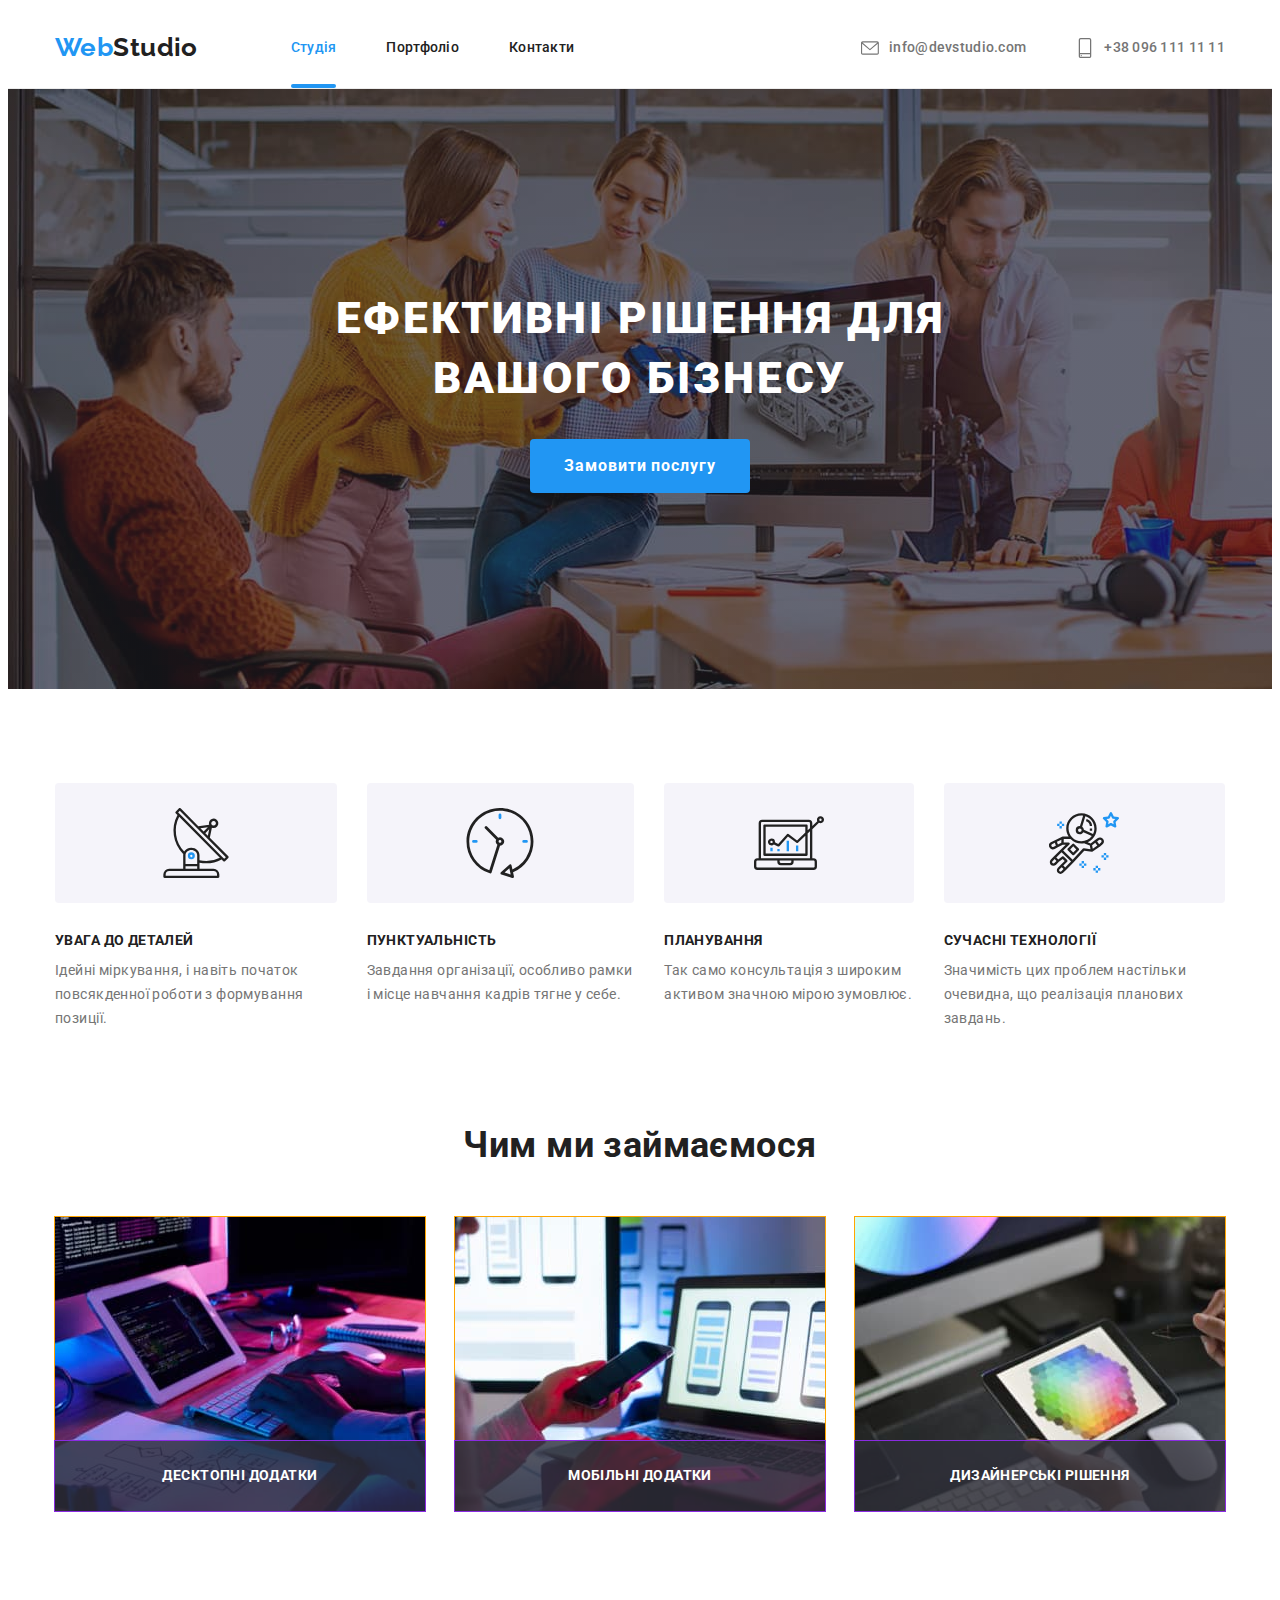
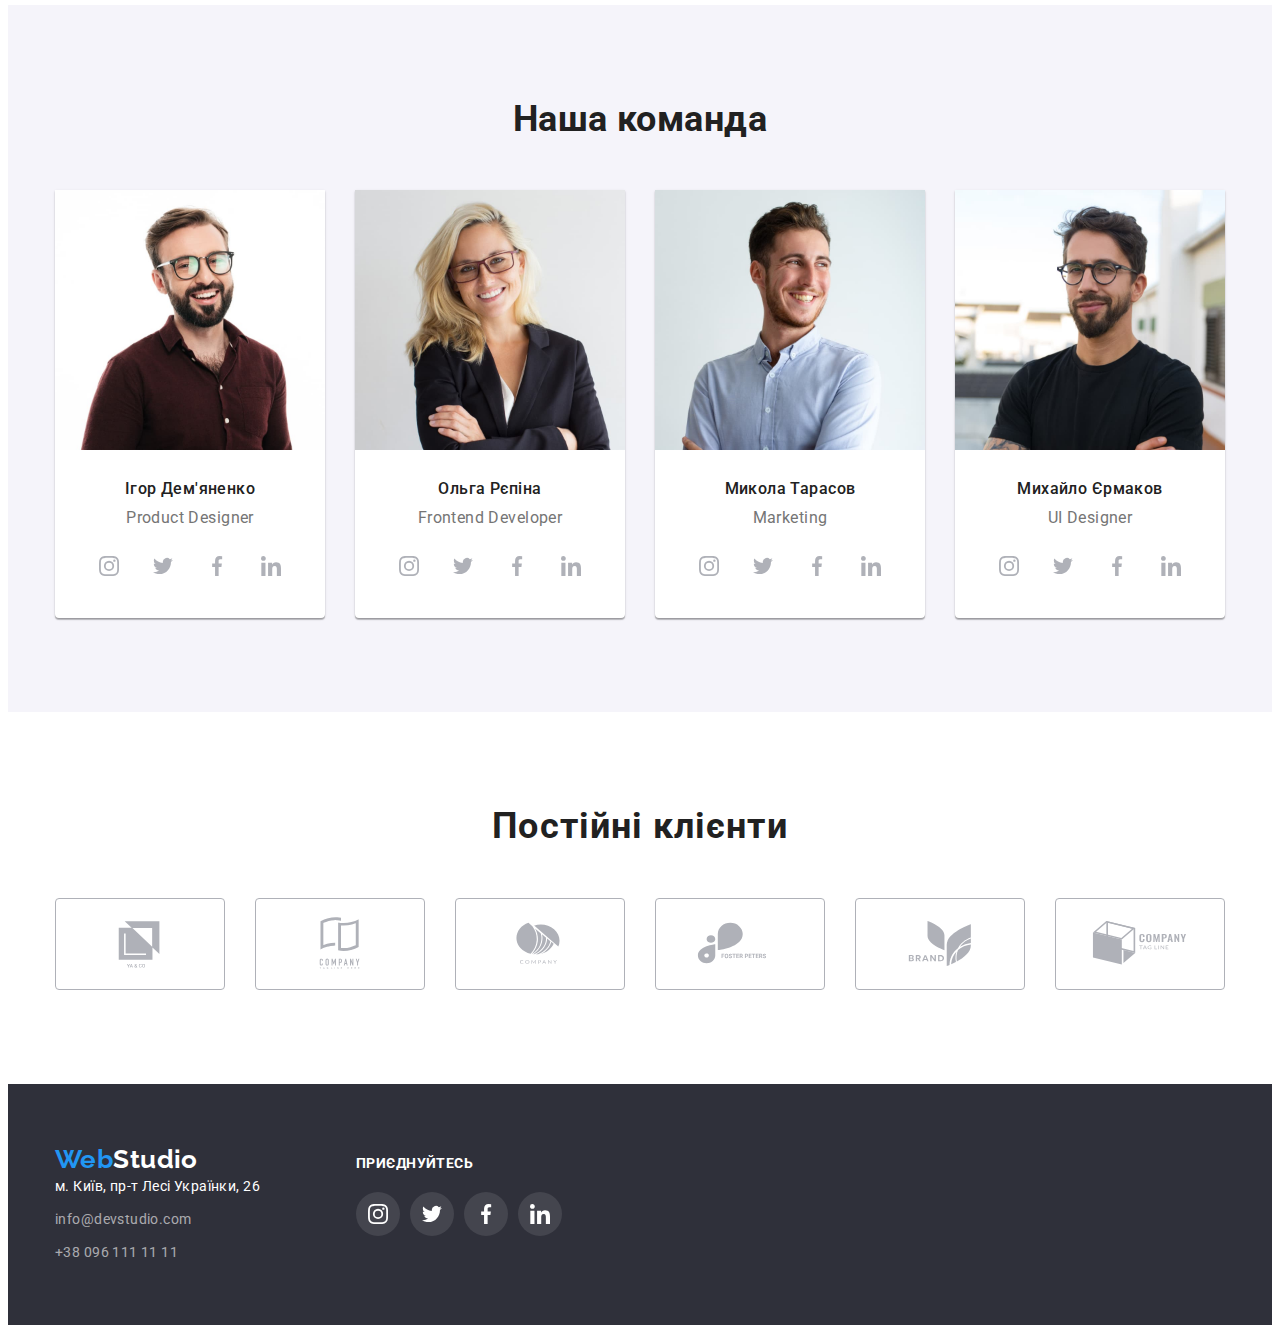
==== commit 0baa2375: "Update index.html" ====
--- a/index.html
+++ b/index.html
@@ -115,8 +115,6 @@
                   width="370"
                   height="294"
                 />
-              </div>
-              <div class="label">
                 <p class="text-label">Десктопні додатки</p>
               </div>
             </li>
@@ -129,21 +127,18 @@
                   width="370"
                   height="294"
                 />
-              </div>
-              <div class="label">
                 <p class="text-label">Мобільні додатки</p>
               </div>
             </li>
             <li class="box-list">
-              <div class="box-thumb"></div>
-              <img
-                class="image"
-                src="./images/box/img3.jpg"
-                alt="img3"
-                width="370"
-                height="294"
-              />
-              <div class="label">
+              <div class="box-thumb">
+                <img
+                  class="image"
+                  src="./images/box/img3.jpg"
+                  alt="img3"
+                  width="370"
+                  height="294"
+                />
                 <p class="text-label">Дизайнерські рішення</p>
               </div>
             </li>
--- a/css/styles.css
+++ b/css/styles.css
@@ -361,20 +361,18 @@
     max-width: 100%;
     height: auto;
 }
-.box-list {
+
+/*.box-thumb {
     position: relative;
-}
-.box-thumb {
-    position: relative;
-    /*outline: 1px solid orange;*/
-}
-.label {
+    /*outline: 1px solid orange;
+}
+/*.label {
     position: absolute;
     padding: 27px 0;
     width: 100%;
     height: 70px;
     bottom: 0%;
-    /*outline: 1px solid red;*/
+    /*outline: 1px solid red;
     background: rgba(47, 48, 58, 0.8);        
 }
 .text-label {
@@ -385,9 +383,30 @@
     text-align: center;
     text-transform: uppercase;    
     color: var(--text-color);
-}
-
-
+}*/
+
+/*Вариант Маши Падалко*/
+.box-thumb {
+    position: relative;
+    outline: 1px solid orange;
+}
+.text-label {
+    display: block;
+    position: absolute;
+    padding: 27px 0;
+    height: 70px;
+    width: 100%;
+    bottom: 0;
+      
+    font-weight: 700;
+    line-height: 1.14;
+    text-align: center;
+    text-transform: uppercase;
+    color: var(--text-color);
+    font-size: 14px;
+    background: rgba(47, 48, 58, 0.8);
+    outline: 1px solid blueviolet;
+}     
 /*Our team*/
 .team {
     background-color: var(--background-color);
@@ -575,28 +594,56 @@
     transition-timing-function: cubic-bezier(0.4, 0, 0.2, 1);
 }
 .groupe-thumb {
-    display: block;
+    display: flex;
     position: relative; 
-    overflow: hidden; 
-    outline: 1px solid red;  
-}
+    overflow: hidden;    
+    align-items: center;
+    justify-content: center;
+    /*outline: 1px solid red;*/  
+}
+.groupe-thumb::before{
+    display: inline-block;
+    position: absolute;
+    content: "";
+    width: 100%;
+    height: 100%;
+    opacity: 0;
+    background-color: rgb(33, 150, 243, 0.9);
+    transition-duration: 250ms;
+    transition-timing-function: cubic-bezier(0.4, 0, 0.2, 1);
+    transform: translateY(100%)
+}
+.groupe-thumb:hover .overlay {
+    opacity: 1;
+    transform: translateY(0);
+}
+.groupe-thumb:hover::before {
+    opacity: 1;
+    transform: translateY(0);
+}
+
 .overlay {
     position: absolute;
-    bottom: 0;
+    /*Центровка через tt*/
+    /*top: 50%;
+    left: 50%;
+    transform: translate(-50%,-50%);*/    
     height: 100%;
-    width: 100%;  
-    background-color: rgb(33, 150, 243, 0.9);
-    outline: 1px solid orange;
+    width: 100%; 
+    /*outline: 1px solid orange;*/
     opacity: 0;
-    transform: translateY(100%);
+    transition-duration: 250ms;
+    transition-timing-function: cubic-bezier(0.4, 0, 0.2, 1);
+    transform: translateY(100%)
 } 
-.overlay:hover {
-    opacity: 1;
-    transform: translateY(0);
-}
+
 .text-overlay {
     display: block;
-
+    padding: 63px 24px;
+    font-weight: 400;
+    font-size: 18px;
+    line-height: 1.55;           
+    color:var(--text-color);
 }
 /*.groupe-thumb::before {
     position: absolute;
@@ -605,15 +652,14 @@
     height: 100%;
     background-color: rgb(33, 150, 243,0.9);
     opacity: 0;
-    /*transform: translateY(100%);         
-    }
-    /*Hover to ::before
+    transform: translateY(100%);         
+    }   
 .groupe-thumb:hover::before {
     opacity: 1;
     transform: translateY(0);
     transition-duration: 250ms;
     transition-timing-function: cubic-bezier(0.4, 0, 0.2, 1);
-}    */
+}*/   
 
 .project .link:hover,
 .project .link:focus {
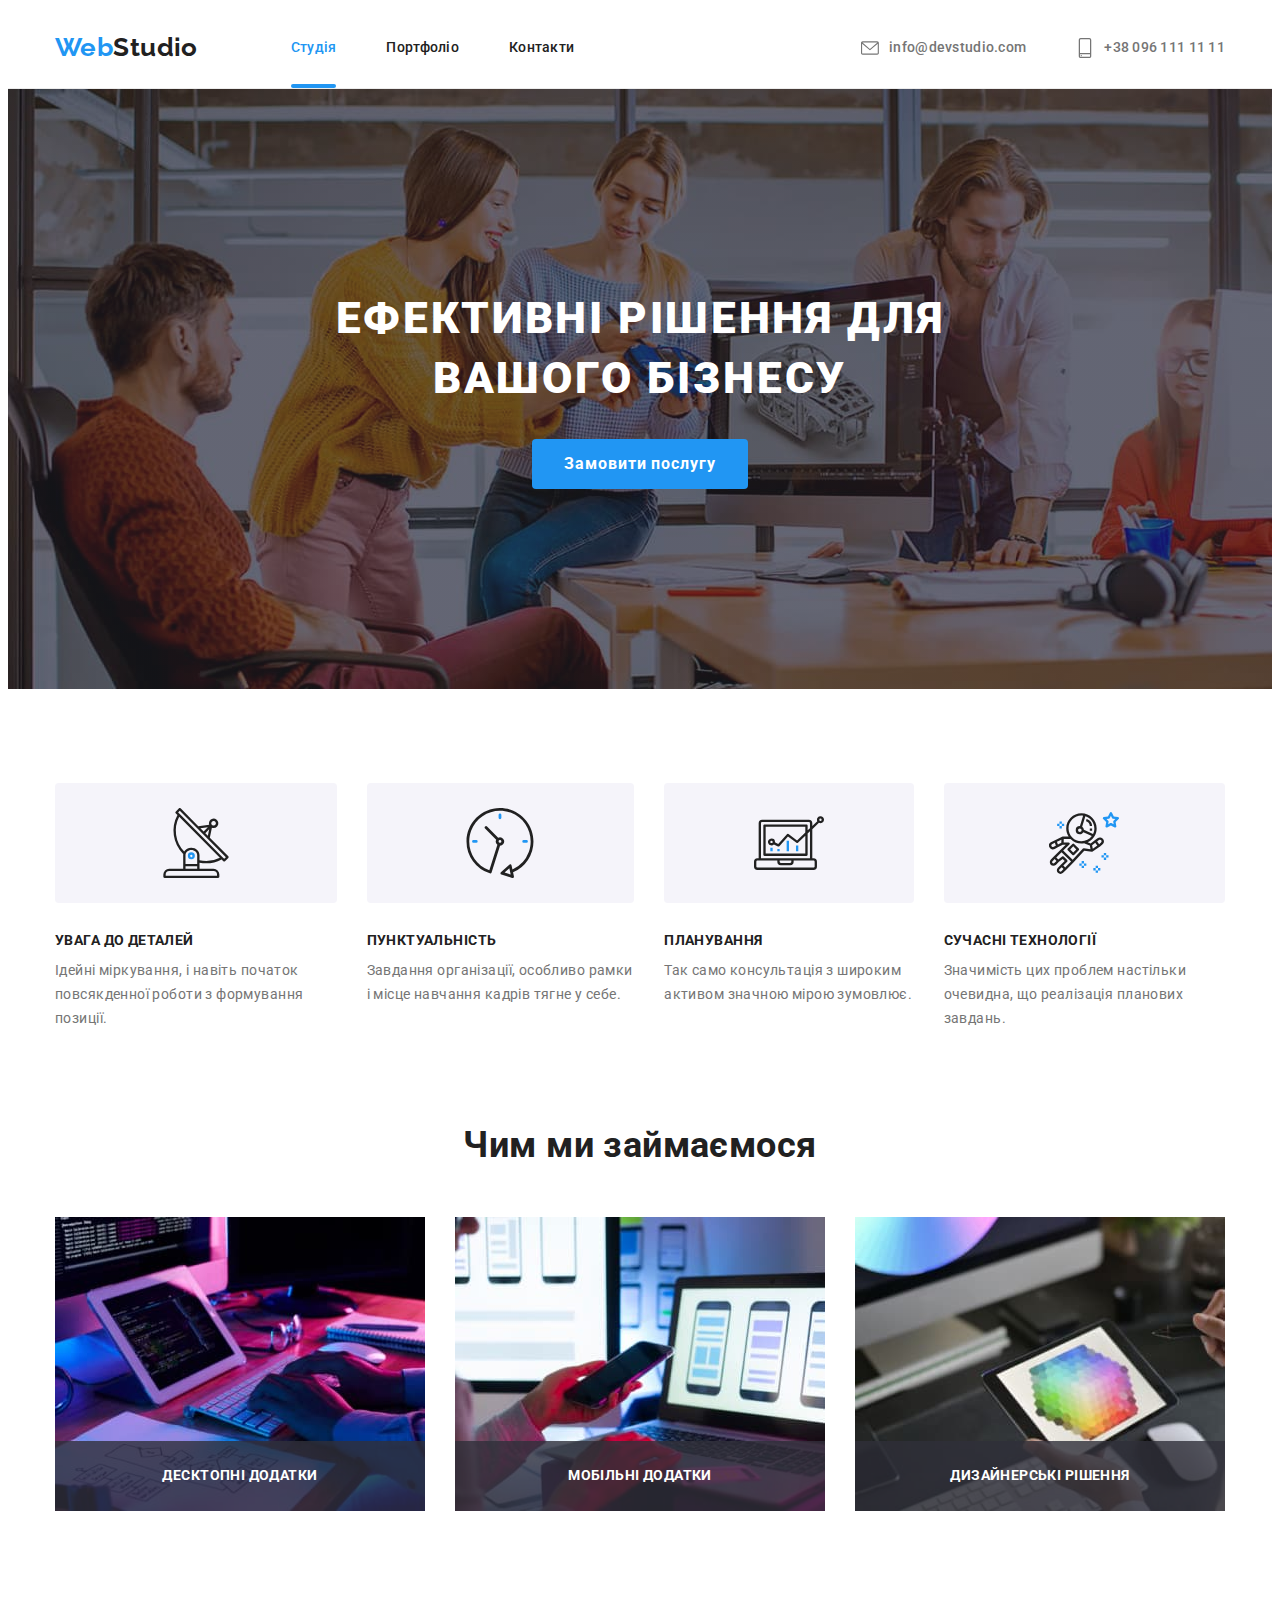
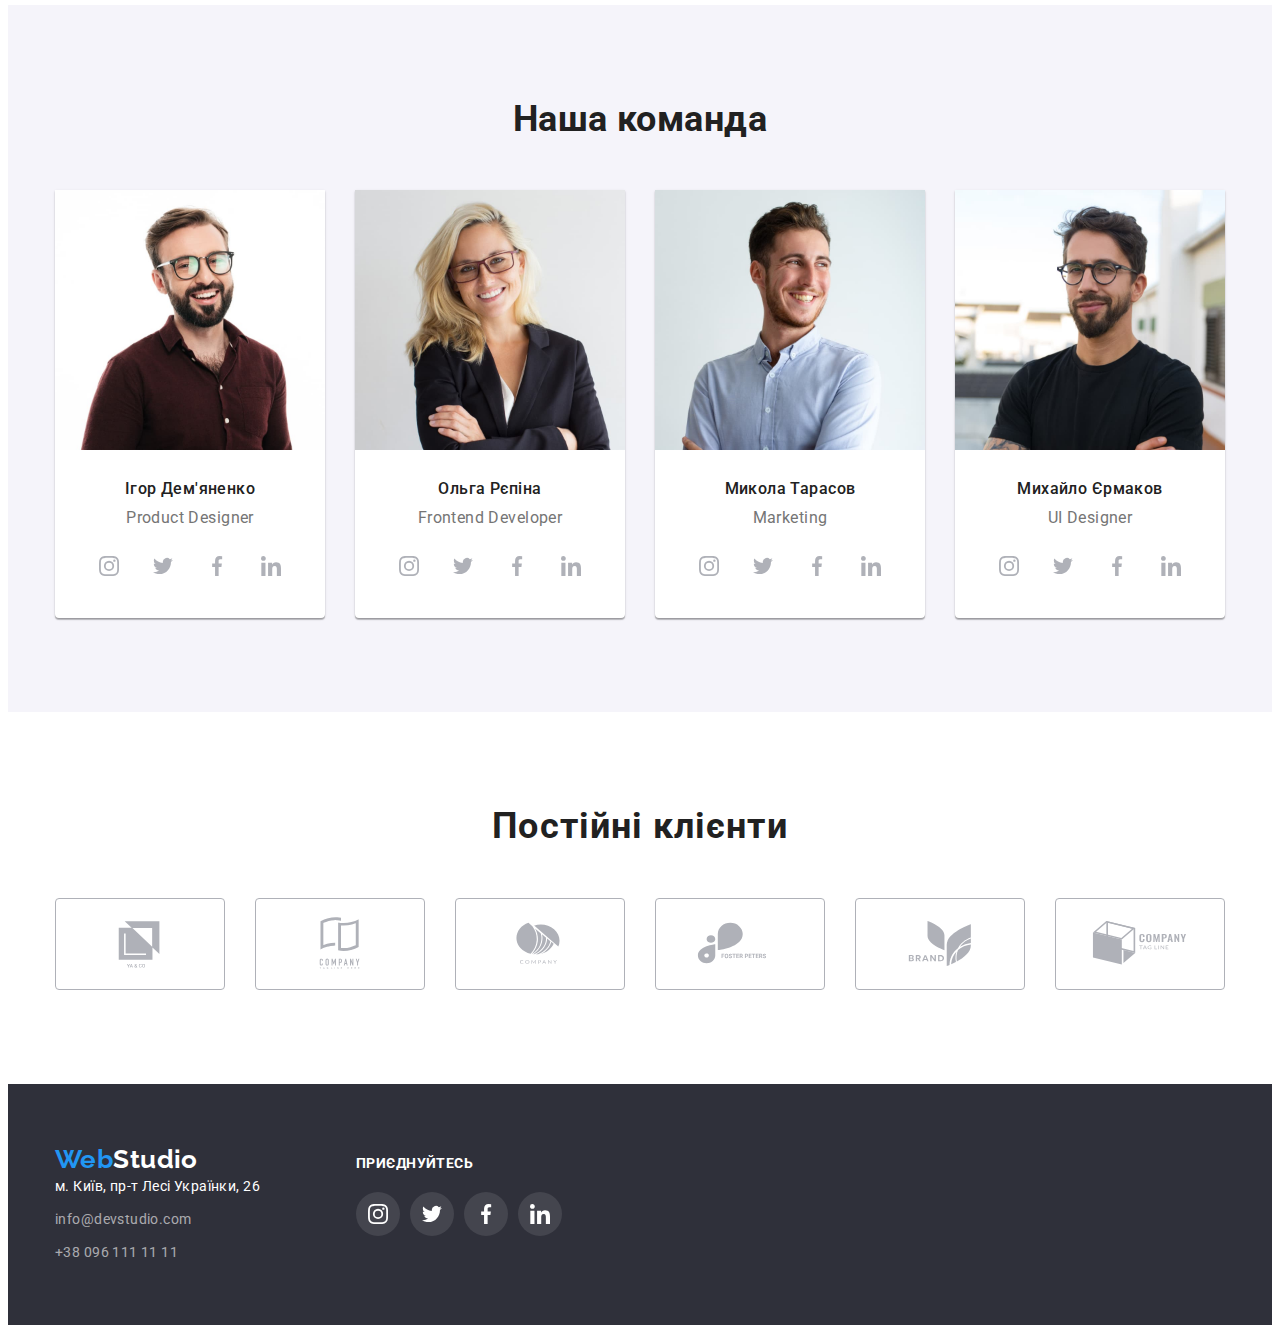
==== commit 36c0a96e: "Update index.html" ====
--- a/index.html
+++ b/index.html
@@ -61,7 +61,9 @@
       <section class="hero">
         <div class="container">
           <h1 class="hero-title">ЕФЕКТИВНІ РІШЕННЯ ДЛЯ ВАШОГО БІЗНЕСУ</h1>
-          <button type="button" class="button">Замовити послугу</button>
+          <button type="button" class="button" data-modal-open>
+            Замовити послугу
+          </button>
         </div>
       </section>
 
@@ -416,5 +418,11 @@
         </div>
       </div>
     </footer>
+    <div class="backdrop is-hidden" data-modal>
+      <div class="modal">
+        <button type="button" class="close-button" data-modal-close>X</button>
+      </div>
+    </div>
+    <script src="./js/modal.js"></script>
   </body>
 </html>
--- a/css/styles.css
+++ b/css/styles.css
@@ -63,6 +63,10 @@
 adress {
     text-decoration: none;
 }
+button {
+    border: none;
+}
+
 /*Розмітка сторінки*/
 .container {
     margin-left: auto;
@@ -135,11 +139,13 @@
     display: flex;
     margin-left: 93px;
 }
+
 .site-nav .item {
     margin-right: 50px;
 }
+
 .site-nav .link {
-    display: block;    
+    display: block;
     padding-top: 32px;
     padding-bottom: 32px;
     color: var(--primary-text-color);
@@ -150,21 +156,24 @@
     transition-property: color;
     transition-duration: 250ms;
     transition-timing-function: cubic-bezier(0.4, 0, 0.2, 1);
-    }
+}
+
 .site-nav .link.current {
     position: relative;
     color: var(--accent-color);
 }
+
 .item .current::after {
     display: block;
     position: absolute;
     bottom: 0;
-    content: "";
+    content: '';
     width: 100%;
     height: 4px;
     background-color: var(--accent-color);
     border-radius: 2px;
-    } 
+}
+
 .site-nav .item:last-child {
     margin-right: 0px;
 }
@@ -174,14 +183,14 @@
 .site-nav .link:focus {
     color: var(--accent-color);
 }
- 
+
 /*Mail+tel*/
 /*Auth-nav*/
 
 .auth-nav {
     display: flex;
-    padding-top: 32px;
-    padding-bottom: 32px;
+    /* padding-top: 32px;
+  padding-bottom: 32px; */
     margin-left: auto;
     align-items: center;
 }
@@ -198,11 +207,13 @@
     line-height: 1.14;
     letter-spacing: 0.02em;
     align-items: center;
+    padding-top: 40px;
+    padding-bottom: 40px;
     /*  Задаём значения перехода  */
     transition-property: color;
     transition-duration: 250ms;
     transition-timing-function: cubic-bezier(0.4, 0, 0.2, 1);
-    }
+}
 
 .auth-nav .tel {
     display: flex;
@@ -212,11 +223,14 @@
     line-height: 1.14;
     letter-spacing: 0.02em;
     align-items: center;
+    padding-top: 40px;
+    padding-bottom: 40px;
     /*  Задаём значения перехода  */
     transition-property: color;
     transition-duration: 250ms;
     transition-timing-function: cubic-bezier(0.4, 0, 0.2, 1);
-    }
+}
+
 .mail-svg {
     fill: var(--secondary-text-color);
     margin-right: 10px;
@@ -240,23 +254,26 @@
     transition-duration: 250ms;
     transition-timing-function: cubic-bezier(0.4, 0, 0.2, 1);
 }
+
 .mail:hover,
 .mail:focus {
     color: var(--accent-color);
 }
+
 .mail:hover svg,
 .mail:focus svg {
     fill: var(--accent-color);
 }
+
 .tel:hover,
 .tel:focus {
     color: var(--accent-color);
 }
+
 .tel:hover svg,
 .tel:focus svg {
     fill: var(--accent-color);
 }
-
 
 /*Hero*/
 .hero {
@@ -292,9 +309,11 @@
     display: flex;
     justify-content: center;
 }
+
 .feature .item {
     margin-right: 30px;
 }
+
 .feature .item::before {
     display: flex;
     content: '';
@@ -305,21 +324,27 @@
     background-color: var(--primary-button-color);
     margin-bottom: 30px;
 }
+
 .item.icon-antenna::before {
     background-image: url(../images/feature/antenna.svg);
 }
+
 .item.icon-clock::before {
     background-image: url(../images/feature/clock.svg);
 }
+
 .item.icon-diagram::before {
     background-image: url(../images/feature/diagram.svg);
 }
+
 .item.icon-astronaut::before {
     background-image: url(../images/feature/astronaut.svg);
 }
+
 .feature .item:last-child {
     margin-right: 0px;
 }
+
 .feature .title {
     margin-top: 0;
     margin-bottom: 10px;
@@ -344,10 +369,12 @@
 .main-box {
     padding-top: 0;
 }
+
 .box {
     display: flex;
     justify-content: space-between;
 }
+
 .section-title {
     margin-bottom: 50px;
     color: var(--primary-text-color);
@@ -356,40 +383,17 @@
     line-height: 1.16;
     text-align: center;
 }
+
 .image {
     display: block;
     max-width: 100%;
     height: auto;
 }
 
-/*.box-thumb {
-    position: relative;
-    /*outline: 1px solid orange;
-}
-/*.label {
-    position: absolute;
-    padding: 27px 0;
-    width: 100%;
-    height: 70px;
-    bottom: 0%;
-    /*outline: 1px solid red;
-    background: rgba(47, 48, 58, 0.8);        
-}
-.text-label {
-    display: block;      
-    font-weight: 700;
-    font-size: 14px;
-    line-height: 1.14;    
-    text-align: center;
-    text-transform: uppercase;    
-    color: var(--text-color);
-}*/
-
-/*Вариант Маши Падалко*/
 .box-thumb {
     position: relative;
-    outline: 1px solid orange;
-}
+}
+
 .text-label {
     display: block;
     position: absolute;
@@ -397,7 +401,6 @@
     height: 70px;
     width: 100%;
     bottom: 0;
-      
     font-weight: 700;
     line-height: 1.14;
     text-align: center;
@@ -405,22 +408,29 @@
     color: var(--text-color);
     font-size: 14px;
     background: rgba(47, 48, 58, 0.8);
-    outline: 1px solid blueviolet;
-}     
+}
+
 /*Our team*/
 .team {
     background-color: var(--background-color);
 }
+
+.teamtext-overlay {
+    background-color: var(--background-color);
+}
+
 .team-card {
     display: flex;
     justify-content: space-between;
 }
+
 .team-card .item {
     background-color: var(--primary-background-color);
     box-shadow: 0px 1px 3px rgba(0, 0, 0, 0.12), 0px 1px 1px rgba(0, 0, 0, 0.14),
         0px 2px 1px rgba(0, 0, 0, 0.2);
     border-radius: 0px 0px 4px 4px;
 }
+
 .team-title {
     margin-top: 0;
     margin-bottom: 50px;
@@ -430,6 +440,7 @@
     line-height: 1.16;
     text-align: center;
 }
+
 .team-card .title {
     color: var(--primary-text-color);
     font-weight: 500;
@@ -437,6 +448,7 @@
     line-height: 1.18;
     text-align: center;
 }
+
 .team-card .post {
     margin-top: 10px;
     margin-bottom: 16px;
@@ -447,15 +459,18 @@
     line-height: 1.18;
     text-align: center;
 }
+
 .teamcard-social {
     padding-top: 30px;
     padding-bottom: 30px;
 }
+
 .team-social {
     display: flex;
     justify-content: center;
     gap: 10px;
 }
+
 .ellipse {
     display: flex;
     align-items: center;
@@ -465,10 +480,11 @@
     background-color: var(--primary-background-color);
     border-radius: 50%;
     /*  Задаём значения перехода  */
-    transition-property: background-color; 
-    transition-duration: 250ms;
-    transition-timing-function: cubic-bezier(0.4, 0, 0.2, 1);
-}
+    transition-property: background-color;
+    transition-duration: 250ms;
+    transition-timing-function: cubic-bezier(0.4, 0, 0.2, 1);
+}
+
 .ellipse-svg {
     height: 20px;
     width: 20px;
@@ -478,10 +494,12 @@
     transition-duration: 250ms;
     transition-timing-function: cubic-bezier(0.4, 0, 0.2, 1);
 }
+
 .ellipse:hover,
 .ellipse:focus {
     background-color: var(--accent-color);
 }
+
 .ellipse:hover svg,
 .ellipse:focus svg {
     fill: var(--primary-background-color);
@@ -515,7 +533,7 @@
     min-width: 73px;
     padding: 6px 22px;
     /*  Задаём значения перехода  */
-    transition-property: color, background-color, box-shadow; 
+    transition-property: color, background-color, box-shadow;
     transition-duration: 250ms;
     transition-timing-function: cubic-bezier(0.4, 0, 0.2, 1);
 }
@@ -576,102 +594,64 @@
 .portfolio {
     padding-bottom: 94px;
 }
+
 .project {
     display: flex;
     flex-wrap: wrap;
     gap: 30px;
     margin-top: 50px;
 }
+
 .groupe-list {
     flex-basis: calc((100% - 60px) / 3);
     position: relative;
 }
+
 .project .link {
-    display: block;    
-    /*  Задаём значения перехода  */
-    transition-property: box-shadow;
-    transition-duration: 250ms;
-    transition-timing-function: cubic-bezier(0.4, 0, 0.2, 1);
-}
+    display: block;
+}
+
 .groupe-thumb {
-    display: flex;
-    position: relative; 
-    overflow: hidden;    
-    align-items: center;
-    justify-content: center;
-    /*outline: 1px solid red;*/  
-}
-.groupe-thumb::before{
-    display: inline-block;
-    position: absolute;
-    content: "";
-    width: 100%;
-    height: 100%;
-    opacity: 0;
-    background-color: rgb(33, 150, 243, 0.9);
-    transition-duration: 250ms;
-    transition-timing-function: cubic-bezier(0.4, 0, 0.2, 1);
-    transform: translateY(100%)
-}
-.groupe-thumb:hover .overlay {
-    opacity: 1;
-    transform: translateY(0);
-}
-.groupe-thumb:hover::before {
-    opacity: 1;
-    transform: translateY(0);
-}
-
-.overlay {
-    position: absolute;
-    /*Центровка через tt*/
-    /*top: 50%;
-    left: 50%;
-    transform: translate(-50%,-50%);*/    
-    height: 100%;
-    width: 100%; 
-    /*outline: 1px solid orange;*/
-    opacity: 0;
-    transition-duration: 250ms;
-    transition-timing-function: cubic-bezier(0.4, 0, 0.2, 1);
-    transform: translateY(100%)
-} 
-
-.text-overlay {
-    display: block;
-    padding: 63px 24px;
-    font-weight: 400;
-    font-size: 18px;
-    line-height: 1.55;           
-    color:var(--text-color);
-}
-/*.groupe-thumb::before {
-    position: absolute;
-    content: "";
-    width: 100%;
-    height: 100%;
-    background-color: rgb(33, 150, 243,0.9);
-    opacity: 0;
-    transform: translateY(100%);         
-    }   
-.groupe-thumb:hover::before {
-    opacity: 1;
-    transform: translateY(0);
-    transition-duration: 250ms;
-    transition-timing-function: cubic-bezier(0.4, 0, 0.2, 1);
-}*/   
+    position: relative;
+    overflow: hidden;
+}
 
 .project .link:hover,
 .project .link:focus {
     box-shadow: 0px 1px 1px rgba(0, 0, 0, 0.12), 0px 4px 4px rgba(0, 0, 0, 0.06),
         1px 4px 6px rgba(0, 0, 0, 0.16);
-}
+    transition-timing-function: cubic-bezier(0.4, 0, 0.2, 1);
+    transition-duration: 250ms;
+}
+
+.text-overlay {
+    position: absolute;
+    display: block;
+    top: 0;
+    left: 0;
+    font-weight: 400;
+    font-size: 18px;
+    line-height: 1.55;
+    color: var(--text-color);
+    padding: 63px 24px;
+    height: 100%;
+    background: rgba(33, 150, 243, 0.9);
+    transform: translateY(100%);
+    transition-duration: 250ms;
+    transition-timing-function: cubic-bezier(0.4, 0, 0.2, 1);
+}
+
+.groupe-list:hover .text-overlay {
+    transform: translateY(0);
+}
+
 .project .item {
     padding: 20px 24px;
     border-left: 1px solid var(--border-color);
     border-right: 1px solid var(--border-color);
     border-bottom: 1px solid var(--border-color);
 }
+
 .project .title {
     margin-bottom: 4px;
 
@@ -681,6 +661,7 @@
     line-height: 2;
     letter-spacing: 0.06em;
 }
+
 .project .post {
     margin-top: 0;
     margin-bottom: 0;
@@ -695,6 +676,7 @@
 .client {
     padding-bottom: 94px;
 }
+
 .client-title {
     margin-top: 0;
     margin-bottom: 50px;
@@ -705,10 +687,12 @@
     letter-spacing: 0.03em;
     color: #212121;
 }
+
 .client-card {
     display: flex;
     justify-content: space-between;
 }
+
 .client-card .logo {
     display: flex;
     width: 170px;
@@ -718,25 +702,26 @@
     align-items: center;
     justify-content: center;
     /*  Задаём значения перехода  */
-        transition-property: border;
-        transition-duration: 250ms;
-        transition-timing-function: cubic-bezier(0.4, 0, 0.2, 1);
-    
-}
+    transition-property: border;
+    transition-duration: 250ms;
+    transition-timing-function: cubic-bezier(0.4, 0, 0.2, 1);
+}
+
 .client-card .logo:hover,
 .client-card .logo:focus {
     border-color: #2196f3;
 }
+
 .client-card .logo-svg {
     width: 106px;
     height: 60px;
     fill: #afb1b8;
-/*  Задаём значения перехода  */
+    /*  Задаём значения перехода  */
     transition-property: fill;
     transition-duration: 250ms;
     transition-timing-function: cubic-bezier(0.4, 0, 0.2, 1);
-    
-}
+}
+
 .client-card .logo:hover svg,
 .client-card .logo:focus svg {
     fill: #2196f3;
@@ -748,21 +733,26 @@
     padding-bottom: 60px;
     background-color: var(--secondary-background-color);
 }
+
 contact {
     margin-top: 20px;
 }
+
 .contact .item {
     margin-bottom: 9px;
 }
+
 .contact .item:last-child {
     margin-bottom: 0px;
 }
+
 .contact .adres {
     color: var(--text-color);
     font-style: normal;
     font-weight: 400;
     line-height: 1.71;
 }
+
 .contact .link {
     color: rgba(255, 255, 255, 0.6);
     font-style: normal;
@@ -779,12 +769,14 @@
     line-height: 1.14;
     letter-spacing: 0.03em;
 }
+
 .social {
     display: flex;
     height: 44px;
     width: 206px;
     justify-content: space-between;
 }
+
 .ellips {
     display: flex;
     align-items: center;
@@ -793,25 +785,65 @@
     width: 44px;
     background-color: rgba(255, 255, 255, 0.1);
     border-radius: 50%;
-/*  Задаём значения перехода  */
+    /*  Задаём значения перехода  */
     transition-property: background-color;
     transition-duration: 250ms;
     transition-timing-function: cubic-bezier(0.4, 0, 0.2, 1);
 }
+
 .ellips-svg {
     height: 20px;
     width: 20px;
     fill: var(--primary-background-color);
-/*  Задаём значения перехода  */
+    /*  Задаём значения перехода  */
     transition-property: fill;
     transition-duration: 250ms;
     transition-timing-function: cubic-bezier(0.4, 0, 0.2, 1);
 }
+
 .ellips:hover,
 .ellips:focus {
     background-color: var(--accent-color);
 }
+
 .ellips:hover svg,
 .ellips:focus svg {
     fill: var(--primary-background-color);
 }
+/*Модальне вікно*/
+.backdrop {
+    left: 0;
+    top: 0;
+    width: 100%;
+    height: 100%;
+    background-color: rgba(0, 0, 0, 0.2);
+    position: fixed;
+
+}
+.modal {
+    position: absolute;
+    width: 528px;
+    height: 581px;
+    top: 50%;
+    left: 50%;
+    transform: translate(-50%, -50%);
+    background-color: #fff;
+    border-radius: 4px;
+    box-shadow: 0px 1px 3px rgba(0, 0, 0, 0.12), 0px 1px 1px rgba(0, 0, 0, 0.14), 0px 2px 1px rgba(0, 0, 0, 0.2);
+}
+.is-hidden {
+    visibility: 0;
+    opacity: 0;
+    pointer-events: none;
+}
+.close-button {
+    position: absolute;
+    width: 30px;
+    height: 30px;
+    top: 17px;
+    right: 17px;
+    color:#000000;
+    background: #FFFFFF;
+    border: 1px solid rgba(0, 0, 0, 0.1);
+    border-radius: 50%;
+}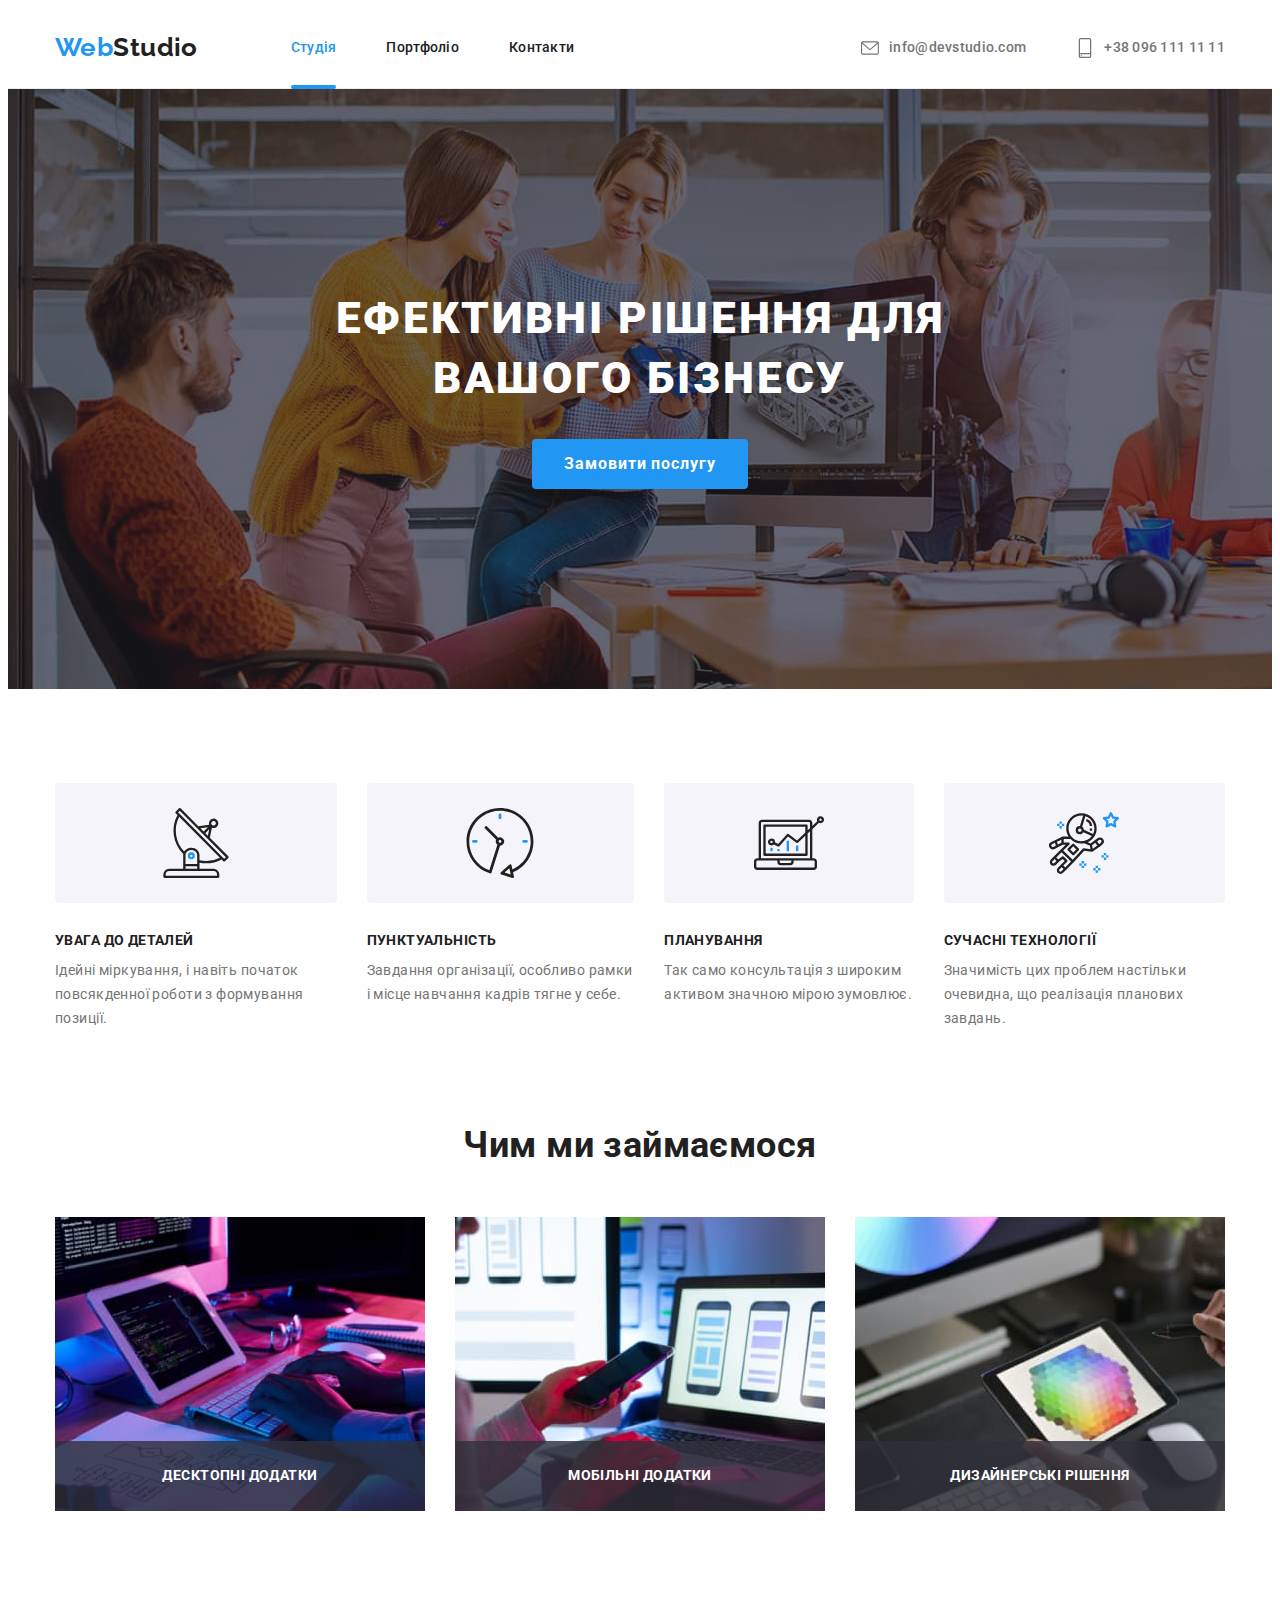
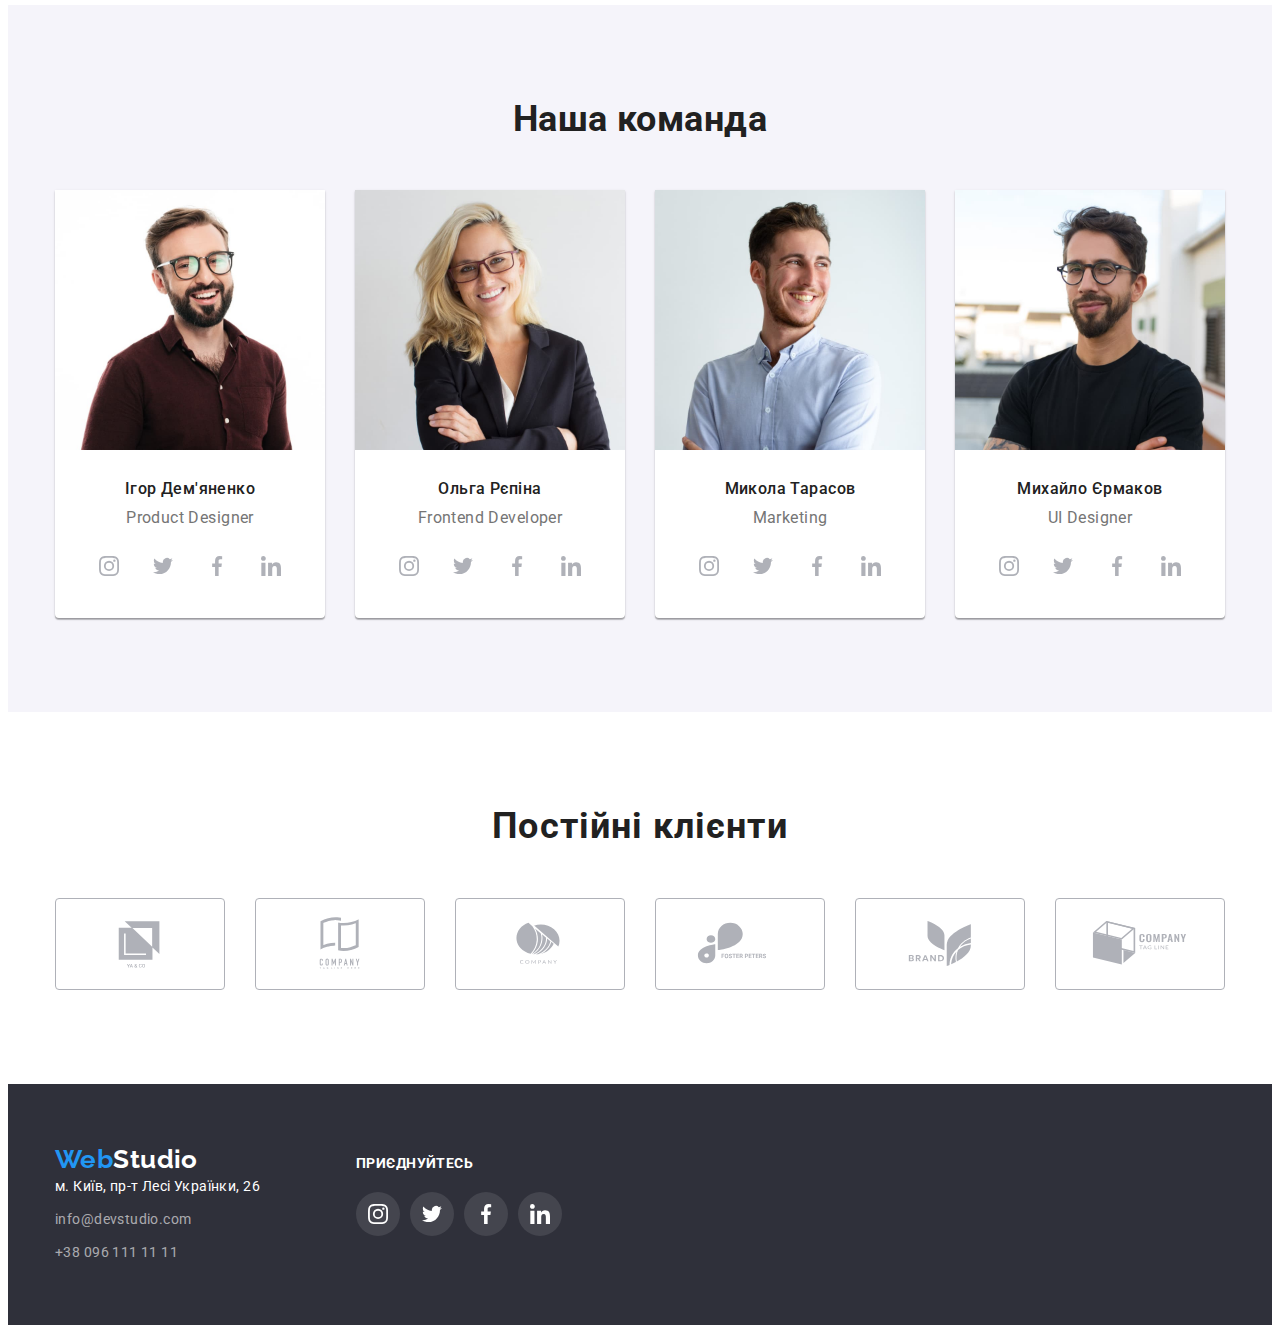
==== commit 2a461d4f: "Update index.html" ====
--- a/index.html
+++ b/index.html
@@ -420,7 +420,11 @@
     </footer>
     <div class="backdrop is-hidden" data-modal>
       <div class="modal">
-        <button type="button" class="close-button" data-modal-close>X</button>
+        <button type="button" class="close-button" data-modal-close>
+          <svg class="close-svg">
+            <use href="./images/icons.svg#close"></use>
+          </svg>
+        </button>
       </div>
     </div>
     <script src="./js/modal.js"></script>
--- a/css/styles.css
+++ b/css/styles.css
@@ -63,6 +63,7 @@
 adress {
     text-decoration: none;
 }
+
 button {
     border: none;
 }
@@ -166,7 +167,7 @@
 .item .current::after {
     display: block;
     position: absolute;
-    bottom: 0;
+    bottom: -1px;
     content: '';
     width: 100%;
     height: 4px;
@@ -189,8 +190,6 @@
 
 .auth-nav {
     display: flex;
-    /* padding-top: 32px;
-  padding-bottom: 32px; */
     margin-left: auto;
     align-items: center;
 }
@@ -295,7 +294,6 @@
     margin-left: auto;
     margin-right: auto;
     width: 696px;
-
     color: var(--text-color);
     font-weight: 900;
     font-size: 44px;
@@ -348,7 +346,6 @@
 .feature .title {
     margin-top: 0;
     margin-bottom: 10px;
-
     color: var(--primary-text-color);
     font-weight: 700;
     line-height: 1.14;
@@ -359,7 +356,6 @@
 .feature .post {
     margin-top: 0;
     margin-bottom: 0;
-
     color: var(--secondary-text-color);
     font-weight: 400;
     line-height: 1.71;
@@ -480,19 +476,16 @@
     background-color: var(--primary-background-color);
     border-radius: 50%;
     /*  Задаём значения перехода  */
-    transition-property: background-color;
+    /*transition-property: background-color;
     transition-duration: 250ms;
-    transition-timing-function: cubic-bezier(0.4, 0, 0.2, 1);
-}
-
+    transition-timing-function: cubic-bezier(0.4, 0, 0.2, 1);*/
+    transition: background-color 250ms cubic-bezier(0.4, 0, 0.2, 1);
+}
 .ellipse-svg {
     height: 20px;
     width: 20px;
     fill: #afb1b8;
-    /*  Задаём значения перехода  */
-    transition-property: fill;
-    transition-duration: 250ms;
-    transition-timing-function: cubic-bezier(0.4, 0, 0.2, 1);
+    transition: fill 250ms cubic-bezier(0.4, 0, 0.2, 1);
 }
 
 .ellipse:hover,
@@ -532,10 +525,9 @@
     text-align: center;
     min-width: 73px;
     padding: 6px 22px;
-    /*  Задаём значения перехода  */
-    transition-property: color, background-color, box-shadow;
-    transition-duration: 250ms;
-    transition-timing-function: cubic-bezier(0.4, 0, 0.2, 1);
+        transition: color,
+        background-color,
+        box-shadow 250ms cubic-bezier(0.4, 0, 0.2, 1);
 }
 
 .button.secondary {
@@ -549,10 +541,9 @@
     text-align: center;
     min-width: 103px;
     padding: 6px 22px;
-    /*  Задаём значения перехода  */
-    transition-property: color, background-color, box-shadow;
-    transition-duration: 250ms;
-    transition-timing-function: cubic-bezier(0.4, 0, 0.2, 1);
+    transition: color,
+            background-color,
+            box-shadow 250ms cubic-bezier(0.4, 0, 0.2, 1);
 }
 
 .button:active {
@@ -609,6 +600,14 @@
 
 .project .link {
     display: block;
+    transition-property: box-shadow;
+    transition: box-shadow 250ms cubic-bezier(0.4, 0, 0.2, 1);
+}
+
+.project .link:hover,
+.project .link:focus {
+    box-shadow: 0px 1px 1px rgba(0, 0, 0, 0.12), 0px 4px 4px rgba(0, 0, 0, 0.06),
+        1px 4px 6px rgba(0, 0, 0, 0.16);    
 }
 
 .groupe-thumb {
@@ -616,13 +615,6 @@
     overflow: hidden;
 }
 
-.project .link:hover,
-.project .link:focus {
-    box-shadow: 0px 1px 1px rgba(0, 0, 0, 0.12), 0px 4px 4px rgba(0, 0, 0, 0.06),
-        1px 4px 6px rgba(0, 0, 0, 0.16);
-    transition-timing-function: cubic-bezier(0.4, 0, 0.2, 1);
-    transition-duration: 250ms;
-}
 
 .text-overlay {
     position: absolute;
@@ -634,11 +626,10 @@
     line-height: 1.55;
     color: var(--text-color);
     padding: 63px 24px;
-    height: 100%;
+    height: 101%;
     background: rgba(33, 150, 243, 0.9);
     transform: translateY(100%);
-    transition-duration: 250ms;
-    transition-timing-function: cubic-bezier(0.4, 0, 0.2, 1);
+    transition: transform 250ms cubic-bezier(0.4, 0, 0.2, 1)
 }
 
 .groupe-list:hover .text-overlay {
@@ -665,7 +656,6 @@
 .project .post {
     margin-top: 0;
     margin-bottom: 0;
-
     color: var(--secondary-text-color);
     font-weight: 400;
     font-size: 16px;
@@ -700,11 +690,8 @@
     border: 1px solid #afb1b8;
     border-radius: 4px;
     align-items: center;
-    justify-content: center;
-    /*  Задаём значения перехода  */
-    transition-property: border;
-    transition-duration: 250ms;
-    transition-timing-function: cubic-bezier(0.4, 0, 0.2, 1);
+    justify-content: center;    
+    transition: border-color 250ms cubic-bezier(0.4, 0, 0.2, 1);    
 }
 
 .client-card .logo:hover,
@@ -715,11 +702,8 @@
 .client-card .logo-svg {
     width: 106px;
     height: 60px;
-    fill: #afb1b8;
-    /*  Задаём значения перехода  */
-    transition-property: fill;
-    transition-duration: 250ms;
-    transition-timing-function: cubic-bezier(0.4, 0, 0.2, 1);
+    fill: #afb1b8;      
+    transition: fill 250ms cubic-bezier(0.4, 0, 0.2, 1);
 }
 
 .client-card .logo:hover svg,
@@ -785,20 +769,14 @@
     width: 44px;
     background-color: rgba(255, 255, 255, 0.1);
     border-radius: 50%;
-    /*  Задаём значения перехода  */
-    transition-property: background-color;
-    transition-duration: 250ms;
-    transition-timing-function: cubic-bezier(0.4, 0, 0.2, 1);
+    transition: background-color 250ms cubic-bezier(0.4, 0, 0.2, 1);
 }
 
 .ellips-svg {
     height: 20px;
     width: 20px;
     fill: var(--primary-background-color);
-    /*  Задаём значения перехода  */
-    transition-property: fill;
-    transition-duration: 250ms;
-    transition-timing-function: cubic-bezier(0.4, 0, 0.2, 1);
+    transition: fill 250ms cubic-bezier(0.4, 0, 0.2, 1);
 }
 
 .ellips:hover,
@@ -810,16 +788,22 @@
 .ellips:focus svg {
     fill: var(--primary-background-color);
 }
+
 /*Модальне вікно*/
 .backdrop {
+    position: fixed;
     left: 0;
     top: 0;
     width: 100%;
     height: 100%;
     background-color: rgba(0, 0, 0, 0.2);
-    position: fixed;
-
-}
+    opacity: 1;
+   /* visibility: visible;
+    transition-property: fill;
+    transition-duration: 250ms;
+    transition-timing-function: cubic-bezier(0.4, 0, 0.2, 1);*/
+}
+
 .modal {
     position: absolute;
     width: 528px;
@@ -827,23 +811,39 @@
     top: 50%;
     left: 50%;
     transform: translate(-50%, -50%);
-    background-color: #fff;
+    background-color: var(--text-color);
     border-radius: 4px;
-    box-shadow: 0px 1px 3px rgba(0, 0, 0, 0.12), 0px 1px 1px rgba(0, 0, 0, 0.14), 0px 2px 1px rgba(0, 0, 0, 0.2);
-}
+    box-shadow: 0px 1px 3px rgba(0, 0, 0, 0.12), 0px 1px 1px rgba(0, 0, 0, 0.14),
+        0px 2px 1px rgba(0, 0, 0, 0.2);
+       transform: scale(1, 1);
+}       
+.modal:hover {
+    transform: scale(1, -1);
+
+}
+
 .is-hidden {
     visibility: 0;
     opacity: 0;
     pointer-events: none;
 }
+
 .close-button {
     position: absolute;
     width: 30px;
     height: 30px;
-    top: 17px;
-    right: 17px;
-    color:#000000;
-    background: #FFFFFF;
+    top: 8px;
+    right: 8px;
+    background: var(--text-color);
     border: 1px solid rgba(0, 0, 0, 0.1);
     border-radius: 50%;
-}+}
+
+.close-svg {
+    position: absolute;
+    width: 18px;
+    height: 18px;
+    top: 50%;
+    left: 50%;
+    transform: translate(-50%, -50%);
+}
